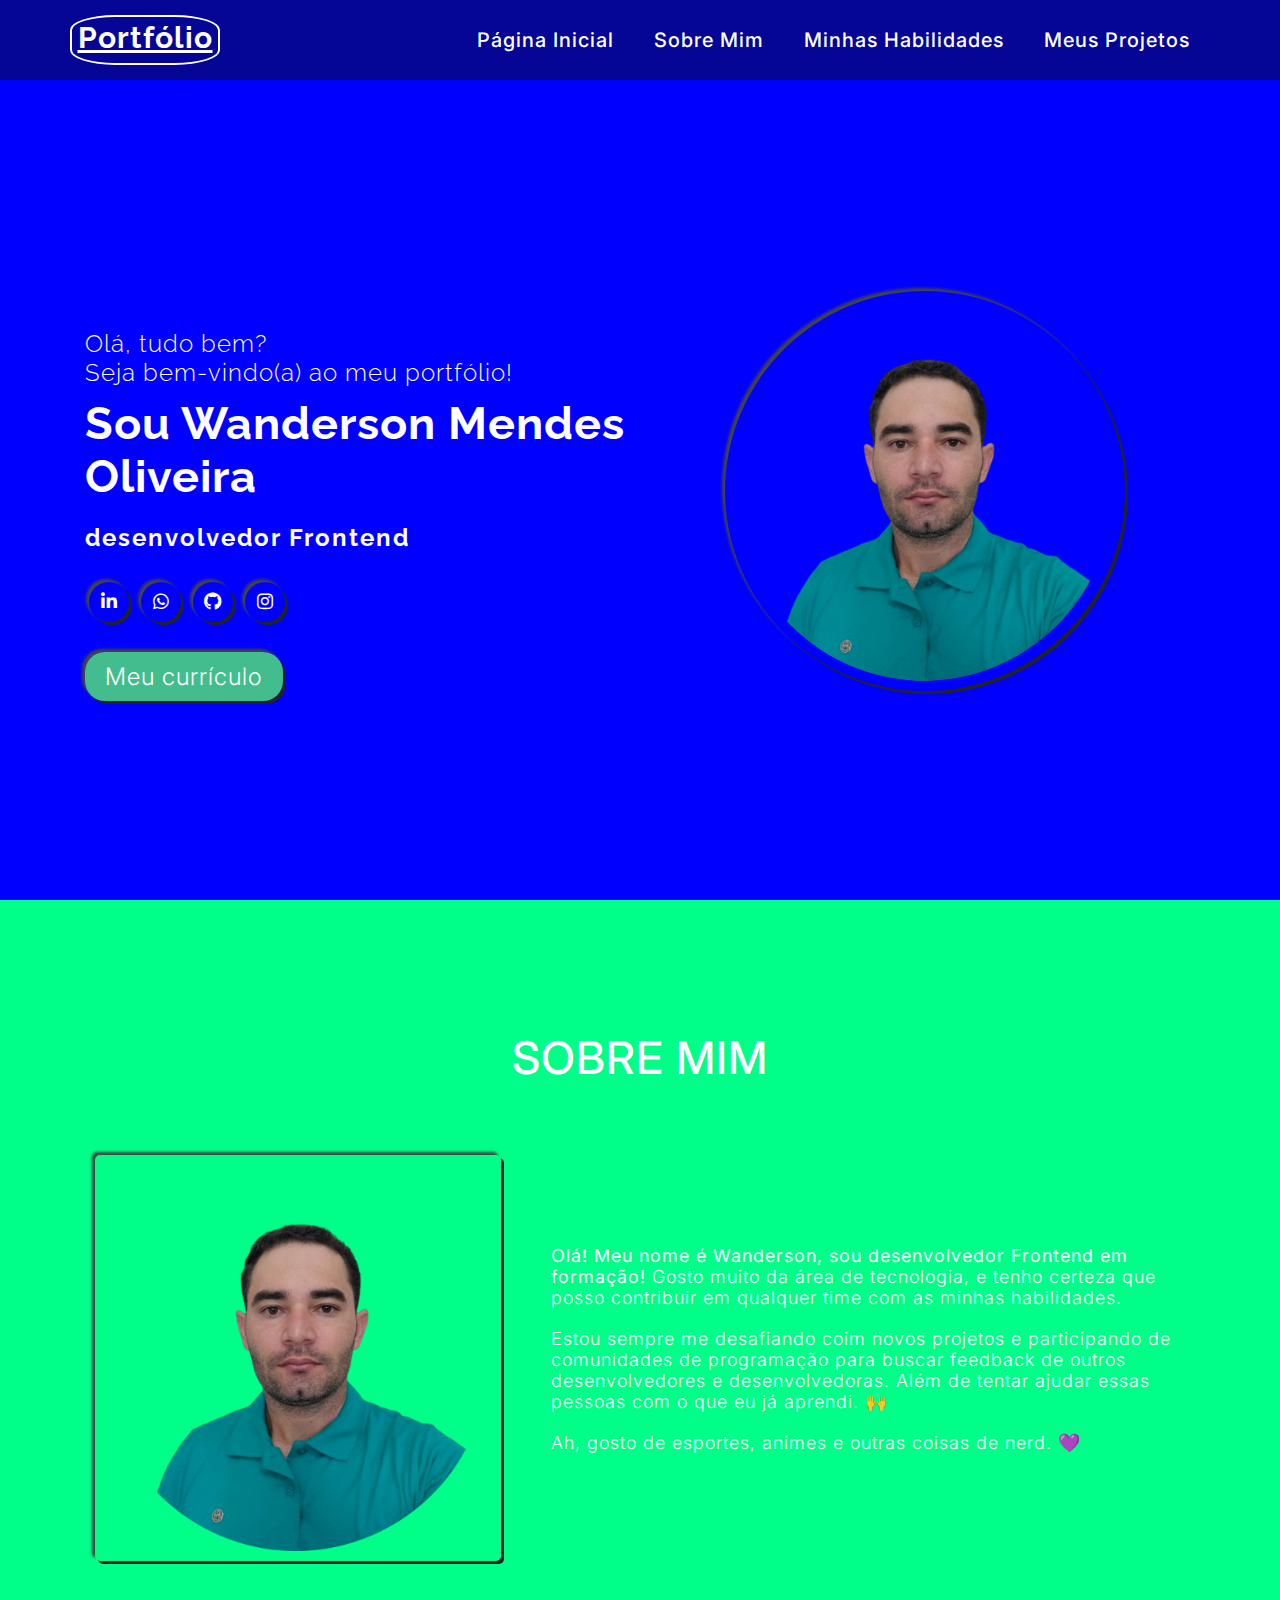
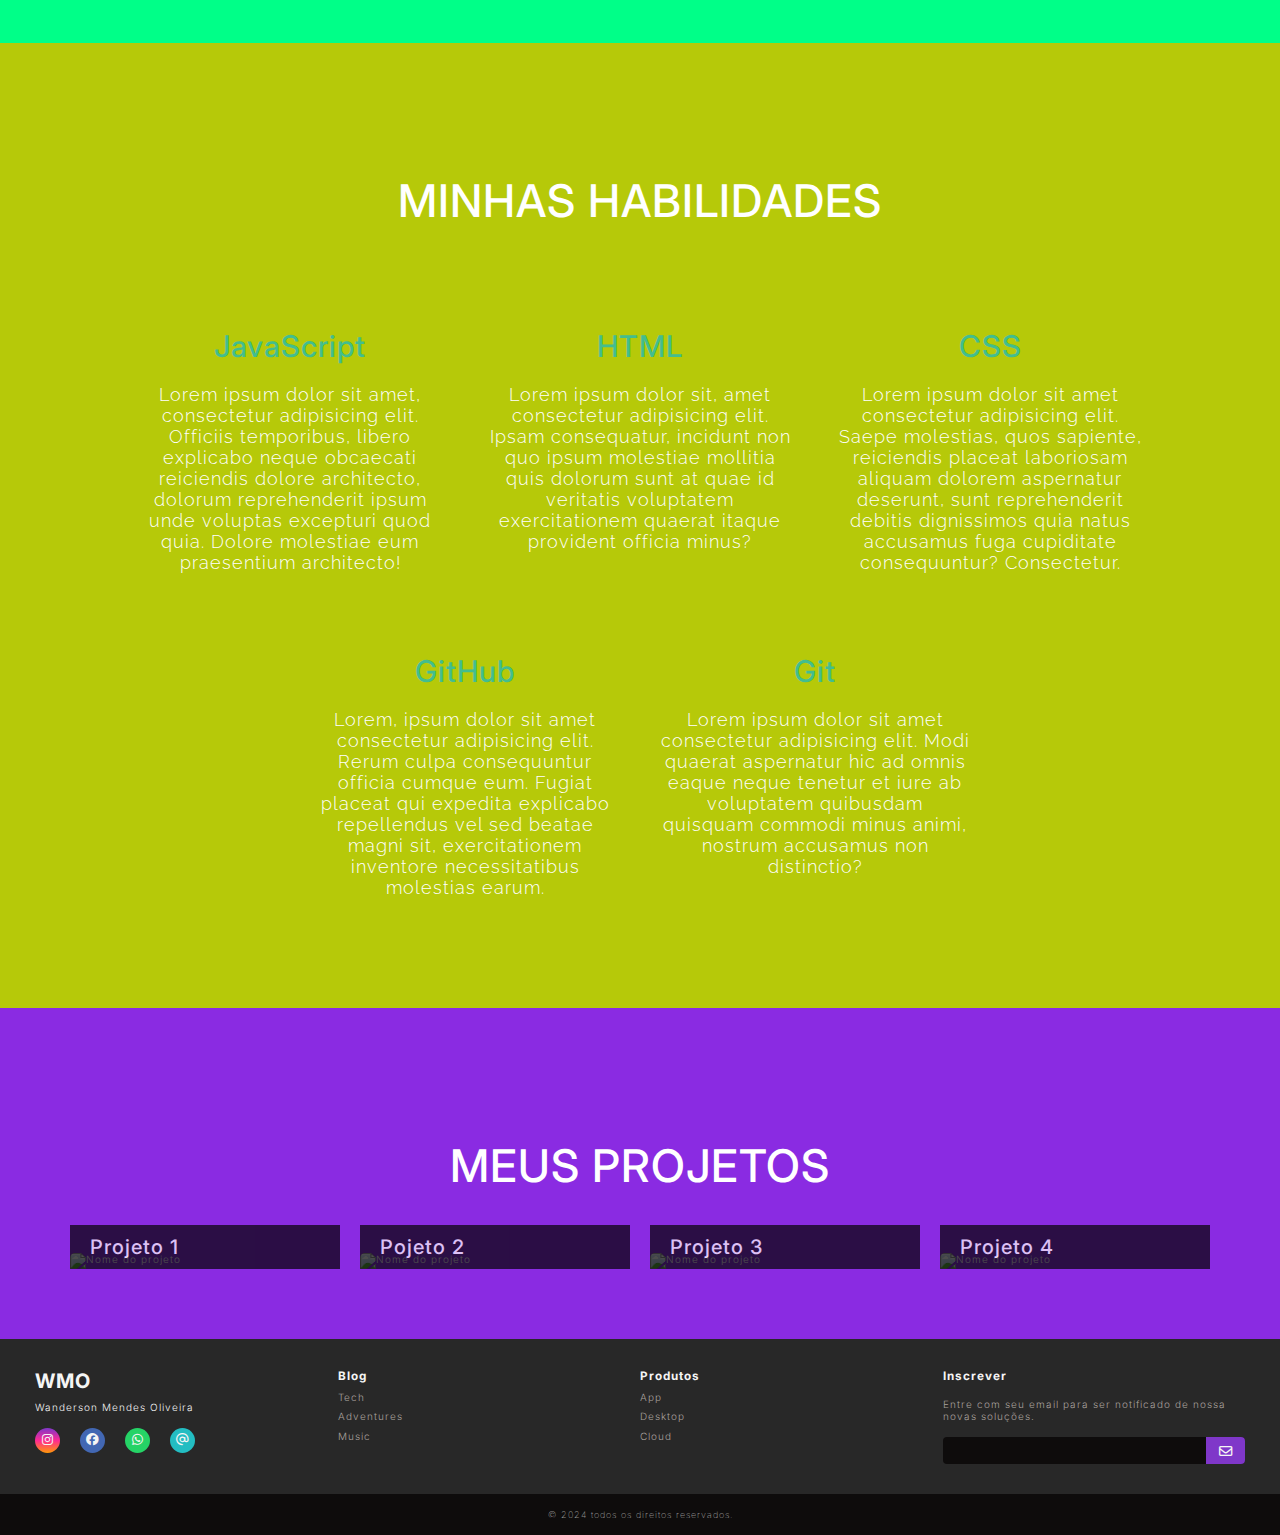
==== index.html @ dbdcbeff "Atualizei o footer" ====
<!DOCTYPE html>
<html lang="pt-br">
<head>
    <meta charset="UTF-8">
    <meta name="viewport" content="width=device-width, initial-scale=1.0">
    <title>Wanderson Mendes Oliveira</title>

    <link rel="stylesheet" href="https://cdnjs.cloudflare.com/ajax/libs/font-awesome/5.15.4/css/all.min.css">
    <link rel="stylesheet" href="https://cdnjs.cloudflare.com/ajax/libs/font-awesome/6.5.2/css/all.min.css">
    
    <link rel="shortcut icon" href="./src/imagens/favicon.png" type="image/x-icon">
    
    <link rel="stylesheet" href="src/css/reset.css">
    <link rel="stylesheet" href="src/css/estilosGlobais.css">
    <link rel="stylesheet" href="src/css/estilosVariaveis.css"> 
    <link rel="stylesheet" href="src/css/secoes/header.css"> 
    <link rel="stylesheet" href="src/css/secoes/home.css"> 
    <link rel="stylesheet" href="src/css/secoes/sobre.css"> 
    <link rel="stylesheet" href="src/css/secoes/habilidade.css"> 
    <link rel="stylesheet" href="src/css/secoes/projetos.css"> 
    <link rel="stylesheet" href="src/css/secoes/footer.css">
    <link rel="stylesheet" href=".//src/css/responsivo.css">
</head>
<body>
<header class="header">
        <div class="container">
            <div class="row justify-content-between alinhar-itens-no-centro">
                <a href="index.html">
                    <h1 class="logo">Portfólio</h1>
                </a>
                <nav>
                    <input id="menu-hamburguer" type="checkbox"/>
                    <label for="menu-hamburguer">
                        <div class="menu">
                            <span class="hamburguer"></span>
                        </div>    
                    </label>
                    <ul>
                        <li><a href="index.html">Página Inicial</a></li>
                        <li><a href="sobre-mim.html">Sobre mim</a></li>
                        <li><a href="minhasHabilidades.html">Minhas Habilidades</a></li>
                        <li><a href="meus-projetos.html">Meus projetos</a></li>
                    </ul>
                </nav>
            </div>
        </div>
    </header>

    <section class="home">
        <div class="container">
            <div class="row full-screen alinhar-itens-no-centro">
                <div class="texto-home">
                    <p>Olá, tudo bem? <br> Seja bem-vindo(a) ao meu portfólio! </p>
                    <h1>Sou Wanderson Mendes Oliveira</h1>
                    <h2>desenvolvedor Frontend</h2>
                    <div class="redes-sociais">
                        <a href="https://www.linkedin.com/in/wandersonmob/" class="outer-shadow" target="_blank"> <i class="fab fa-linkedin-in"></i></a>
                        <a href="#" class="outer-shadow"> <i class="fab fa-whatsapp"></i></a>
                        <a href="https://github.com/wandersonmeol" class="outer-shadow" target="_blank"> <i class="fab fa-github"></i></a>
                        <a href="https://www.instagram.com/wanderson_endeolver" class="outer-shadow" target="_blank"> <i class="fab fa-instagram"></i></a>
                    </div>
                    <div class="botoes">
                        <a target="_blank" href="/src/arquivos/meuCurriculo.pdf" class="botao outer-shadow">Meu currículo</a>
                    </div>
                </div>

                <div class="img-home">
                    <div class="img-box inner-shadow">
                        <img class="outer-shadow" src="src/imagens/foto-perfil.png" alt="Foto do perfil">
                    </div>
                </div>
            </div>
        </div>
    </section>

    <section class="sobre-mim section" id="#sobre-mim">
        <div class="container">
            <div class="row">
                <div class="section-title">
                    <h2>Sobre mim</h2>
                </div>
            </div>
            <div class="row">
                <div class="imagem-sobre-mim">
                    <div class="img-box inner-shadow">
                        <img src="src/imagens/foto-perfil.png" alt="Foto sobre mim" class="outer-shadow">
                    </div>
                </div>
                <div class="informacoes-sobre-mim">
                    <p>
                        <strong> Olá! Meu nome é Wanderson, sou desenvolvedor Frontend em formação!</strong>
                        Gosto muito da área de tecnologia, e tenho certeza que posso contribuir em qualquer time com as minhas habilidades.
                    </p>
                    <p>
                        Estou sempre me desafiando coim novos projetos e participando de comunidades de programação para buscar feedback de outros desenvolvedores e desenvolvedoras. Além de tentar ajudar essas pessoas com o que eu já aprendi. 🙌
                    </p>
                    <p>
                        Ah, gosto de esportes, animes e outras coisas de nerd. 💜
                    </p>
                </div>
            </div>
        </div>
    </section>

<section class="habilidades section" id="habilidades">
    <div class="container">
        <div class="row">
            <div class="section-title">
                <h2>Minhas Habilidades</h2>   
            </div>
        </div>

        <div class="container-habilidades">
            <div class="informacoes javascript">
                <div class="logo">
                    <i class="devicon devicon-javascript-plain" id="javascript"></i>
                </div>
                <h3>JavaScript</h3>
                <p>Lorem ipsum dolor sit amet, consectetur adipisicing elit. Officiis temporibus, libero explicabo neque obcaecati reiciendis dolore architecto, dolorum reprehenderit ipsum unde voluptas excepturi quod quia. Dolore molestiae eum praesentium architecto!</p>
            </div>

            <div class="informacoes html">
                <div class="logo">
                    <i class="devicon devicon-html5-plain-wordmark" id="html"></i>
                </div>
                <h3>HTML</h3>
                <P>Lorem ipsum dolor sit, amet consectetur adipisicing elit. Ipsam consequatur, incidunt non quo ipsum molestiae mollitia quis dolorum sunt at quae id veritatis voluptatem exercitationem quaerat itaque provident officia minus?</P>
            </div>

            <div class="informacoes css">
                <div class="logo">
                    <i class="devicon devicon-css3-plain-wordmark" id="css"></i>
                </div>
                <h3>CSS</h3>
                <p>Lorem ipsum dolor sit amet consectetur adipisicing elit. Saepe molestias, quos sapiente, reiciendis placeat laboriosam aliquam dolorem aspernatur deserunt, sunt reprehenderit debitis dignissimos quia natus accusamus fuga cupiditate consequuntur? Consectetur.</p>
            </div>

            <div class="informacoes github">
                <div class="logo">
                    <i class="devicon devicon-github-original" id="github"></i>
                </div>
                <h3>GitHub</h3>
                <p>Lorem, ipsum dolor sit amet consectetur adipisicing elit. Rerum culpa consequuntur officia cumque eum. Fugiat placeat qui expedita explicabo repellendus vel sed beatae magni sit, exercitationem inventore necessitatibus molestias earum.</p> 
            </div>

            <div class="informacoes git">
                <div class="logo">
                    <i class="devicon devicon-git-plain" id="git"></i>
                </div>
                <h3>Git</h3>
                <p>Lorem ipsum dolor sit amet consectetur adipisicing elit. Modi quaerat aspernatur hic ad omnis eaque neque tenetur et iure ab voluptatem quibusdam quisquam commodi minus animi, nostrum accusamus non distinctio?</p>
            </div>
        </div>
    </div>
</section>

<section class="projetos section" id="projetos">
    <div class="container">
        <div class="row">
            <div class="section-title">
                <h2>Meus Projetos</h2>
            </div>
        </div>

        <div class="container-projetos">
            <div class="projeto">
                <a href="https://github.com">
                    <img src="https://via.placeholder.com/515X700" alt="Nome do projeto"/>
                    <h3>Projeto 1</h3>
                    <div class="informacoes-projeto">
                        <p>Projetos feito usando HTML, CSS e JavaScript</p>
                        <p>Ver no GitHub</p>
                    </div>
                </a>
            </div>

            <div class="projeto">
                <a href="https://github.com">
                    <img src="https://via.placeholder.com/515X700" alt="Nome do projeto">
                    <h3>Pojeto 2</h3>
                    <div class="informacoes-projeto">
                        <p>Loresm Ipsom</p>
                        <p>Ver no GitHub Pages</p>
                    </div>
                </a>
            </div> 

            <div class="projeto">
                <a href="https://github.com">
                    <img src="https://via.placeholder.com/515X700" alt="Nome do projeto">
                    <h3>Projeto 3</h3>
                    <div class="informacoes-projeto">
                        <p>Lorem Ipsum</p>
                        <p> Ver no GitHub Pages</p>
                    </div>
                </a>
            </div>

            <div class="projeto">
                <a href="https://github.com">
                    <img src="https://via.placeholder.com/515X700" alt="Nome do projeto">
                    <h3>Projeto 4</h3>
                    <div class="informacoes-projeto">
                        <p>Lorem Ipsum</p>
                        <p> Ver no GitHub Pages</p>
                    </div>
                </a>
            </div>
        </div>
    </div>
</section>

<!--<footer class="footer">
    <div class="container">
        <h2>Me envia uma mensagem!</h2>
        <div class="redes-sociais">
            <a href="#" class="outer-shadow"><i class="fab fa-linkedin-in"></i></a>
            <a href="#" class="outer-shadow"><i class="fab fa-whatsapp"></i></a>
            <a href="#" class="outer-shadow"><i class="fab fa-github"></i></a>
            <a href="#" class="outer-shadow"><i class="fab fa-instagram"></i></a>
        </div>
    </div>
    <div class="links-uteis">
        <h2>Lins úteis</h2>
        <ul>
            <li><a href=""></a>Página inicial</li>
            <li><a href=""></a>Sobre mim</li>
            <li><a href=""></a>Minhas habilidade</li>
            <li><a href=""></a>Meus projetos</li>
        </ul>
    </div>
    <div class="contato-email">
        <h2>Email de contato:</h2>
        <i class="fa-regular fa-at"></i>
        <a href="wameol10@gmail.com">wameol10@gmail.com</a>
    </div>
    <div class="seta-voltar">
        <h2>Topo</h2>
        <a href="/index.html"><img src="/src/imagens/seta-para-cima.png" alt="Voltar para o início">
        </a>
    </div>
    </footer> -->

    <footer>
        <div id="footer-content">
            <div id="footer-contacts">
                <h1>WMO</h1>
                <p>Wanderson Mendes Oliveira</p>
    
                <div id="footer-social-media">
                    <a href="#" class="footer-link" id="instagram">
                        <i class="fa-brands fa-instagram"></i>
                    </a>

                    <a href="#" class="footer-link" id="facebook">
                        <i class="fa-brands fa-facebook"></i>
                    </a>

                    <a href="#" class="footer-link" id="whatsapp">
                        <i class="fa-brands fa-whatsapp"></i>
                    </a>

                    <a href="#" class="footer-link" id="email">
                        <i class="fa-regular fa-at"></i>
                    </a>
                </div>
            </div>

            <ul class="footer-list">
                <li>
                    <h3>Blog</h3>
                </li>
                <li>
                    <a href="#" class="footer-link">Tech</a>
                </li>
                <li>
                    <a href="#" class="footer-link">Adventures</a>
                </li>
                <li>
                    <a href="#" class="footer-link">Music</a>
                </li>
            </ul>

            <ul class="footer-list">
                <li>
                    <h3>Produtos</h3>
                </li>
                <li>
                    <a href="#" class="footer-link">App</a>
                </li>
                <li>
                    <a href="#" class="footer-link">Desktop</a>
                </li>
                <li>
                    <a href="#" class="footer-link">Cloud</a>
                </li>
            </ul>

            <div id="footer_subscribe">
                <h3>Inscrever</h3>
                <p>
                    Entre com seu email para ser notificado de nossa novas soluções.
                </p>

                <div id="input_group">
                    <input type="email" id="email">
                    <button>
                        <i class="fa-regular fa-envelope"></i>
                    </button>
                </div>
            </div>
        </div>

        <div id="footer_copyright">
            &#169
            2024 todos os direitos reservados.
        </div>
    </footer>
</body>
</html>
---- src/css/estilosGlobais.css ----
/* html{

    color: #fff;
    scroll-behavior: smooth;
}

body{
    font-family: "Poppins", sans-serif;
    margin: 0 auto;
    max-width: 1120px;
    background: linear-gradient(150deg, #000000, #9e00ff);
    background-size: 120% 120%;
}

.cabecalho{
    display: flex;
    justify-content: space-between;
    align-items: center;
    padding: 30px 15px;
}

.cabecalho .logo{
    width: 110px;
    height: 65px;
    border-radius: 40%;
    border: 2px solid #fff;
    text-decoration: underline;
    text-align: center;
    line-height: 55px;

    font-family: "Raleway", sans-serif;
    transition: 0.2s;
}

.cabecalho a:hover .logo {
    color: #9443d8;
    border: 2px solid #9443d8;
}

.cabecalho .menu li a{
    font-size: 20px;
    text-transform: capitalize;
    padding: 10px 20px;
    transition: 0.2s;
}

.cabecalho .menu li a:hover{
    background-color: #9443d8;
    color: #fff;
    border-radius: 50px;
}

.home {
    display: flex;
    min-height: calc(100vh - 125px);
    align-items: center;
    gap: 50px;
    justify-content: space-between;
}

.home .informacoes{
    display: flex;
    flex-direction: column;
    gap: 15px;
    letter-spacing: 2px;
    padding: 0 15px;
    max-width: 50%;
}

.home .informacoes h1 {
    font-family: "Raleway", sans-serif;
    font-size: 45px;
    margin-bottom: 20px;
}

.home .informacoes p{
    font-family: "Raleway", sans-serif;
    font-size: 24px;
    margin-bottom: 10px;
}

.home .redes-sociais{
    display: flex;
    gap: 20px;
}

.home .redes-sociais a i{
   border: 1px solid #fff; 
   border-radius: 50%;
   width: 50px;
   height: 50px;
   padding: 10px;
   text-align: center;
   font-size: 26px;
   transition: 0.3s;
}

.home .redes-sociais a i:hover{
    color: #9443d8;
    border: 1px solid #9443d8;
    transform: scale(1.1);
}

.home .container-foto .foto{
    max-width: 450px;
    border-radius: 50%
   
}

.home .container-foto img{
    width: 100%;
    border-radius: 50%;
    
}

.home .foto.sombra-interna{
    background: linear-gradient(to right, #8A35C8, #18C063, #00EEA2);
    background-size: 180% 180%;
    animation: gradient-animation 5s ease infinite;
}

.projetos{
    padding: 70px 0 70px;
}

.projetos .titulo{
    text-align: center;
    padding: 60px 0;
    font-size: 45px;
    font-weight: 500;
    text-transform: uppercase;
}

.projetos .container-projetos{
    display: flex;
    gap: 20px;
    flex-wrap: wrap;
    margin-top: 20px;
    justify-content: center;
}

.projetos .projeto{
    max-width: 340px;
    max-height: 500;
    position: relative;
    display: none;
}

.projetos .projeto.ativo{
    display: block;
}

.projetos .projeto img{
    height: 100%;
}

.projetos .projeto h3{
    background-color: #040203;
    width: 100%;
    padding-left: 20px;
    padding-bottom: 10px;
    padding-top: 10px;
    position: absolute;
    bottom: 0;
}

.projetos .projeto .informacoes-projeto{
    background-color: #040203;
    position: absolute;
    top: 0;
    width: 100%;
    height: 100%;
    font-weight: 600;
    opacity: 0;
    transition: 0.3s;
    padding: 20px;
}

.projetos .container-projetos .projeto:hover .informacoes-projeto{
    opacity: 0.7;
    background-color: #000;
}

.projetos .btn-mostrar-projetos{
    background: none;
    border: 1px solid #fff;
    border-radius: 15px;
    color: #fff;
    width: 180px;
    padding: 20px;
    font-size: 18px;
    font-weight: 600;
    margin: 20px auto;
    display: flex;
    justify-content: center;
    align-items: center;
    cursor: pointer;
}

.projetos .btn-mostrar-projetos:hover{
    background-color: #9443d8;
    transition: 0.3s;
}

.projetos .btn-mostrar-projetos.remover{
    display: none;
}

@keyframes gradient-animation {
    0% {
        background-position: 0% 50%;
    }

    50% {
        background-position: 100% 50%;
    }

    100% {
        background-position: 0% 50%;
    }
} 
*/

@import url("https://fonts.googleapis.com/css2?family=Poppins:wght@100;200;400;600;700&display=swap");
@import url("https://fonts.googleapis.com/css2?family=Raleway:wght@400;500;600;700&display=swap");

header {
    position: fixed;
    top: 0px;
    left: 0px;
    width: 100%;
    z-index: 1;
}

div.texto-home {
    margin-top: 120px;
}

html {
    font-size: 62.5%;
    color: var(--cor-branca);
    font-weight: 300;
    scroll-behavior: smooth;
}

body {
    background-color: var(--cor-fundo-cinza-escuro);
    font-family: var(--fonte-primaria);
    font-size: var(fonte-normal);
}

.container {
    max-width: 1140px;
    margin: auto;
}

.row {
    display: flex;
    flex-wrap: wrap;
}

.justify-content-between {
    justify-content: space-between;
}

.alinhar-itens-no-centro {
    align-items: center;
}

.redes-sociais a {
    display: inline-block;
    width: 40px;
    height: 40px;
    font-size: 1.8rem;
    text-align: center;
    color: var(--cor-branca);
    margin: 0 4px;
    border-radius: 50%;
    transition: all 0.3s ease;
}

.redes-sociais a i {
    line-height: 40px;
}

.redes-sociais a:hover {
    color: var(--cor-primaria);
}

.outer-shadow {
    box-shadow: 3px 3px #222327, -3px -3px 3px #454545;
}

.inner-shadow {
    box-shadow: inset 3px 3px 3px #222327, inset -3px -3px -3px #454545;  
}   

.section {
    padding: 7rem 0 7rem;
}

.section-title {
   text-align: center; 
   flex: 0 0 100%;
   max-width: 100%;
   padding: 60px 0;
}

.section-title h2 {
    font-size: var(--fonte-gigante);
    font-weight: 500;
    text-transform: uppercase;
}

.botao {
    font-size: var(--fonte-grande);
    padding: 10px 20px;
    border-radius: 20px;
    transition: all .3s ease;
    background-color: var(--cor-primaria);
}

.botao:hover {
    background-color: var(--cor-secundaria);
    color: var(--cor-branca);
}
---- src/css/estilosVariaveis.css ----
:root {
    --cor-primaria: #43bd8e;
    --cor-secundaria: #FD6C22;
    --cor-branca: #fff;
    --cor-fundo-escuro: hsl(300, 33%, 1%);
    --cor-fundo-cinza-escuro: #282828;
    --cor-fundo-cinza-claro: #353535;
}

:root {
    --fonte-primaria: 'Poppins', sans serif;
    --fonte-secundaria: 'Raleway', sans serif;
    --fonte-gigante: 4.5rem;
    --fonte-extra-grande: 3rem;
    --fonte-grande: 2.4rem;
    --fonte-normal: 1.6rem;
}

:root {
    --mobile-padding: 30px;
}
---- src/css/secoes/header.css ----
.header {
    background-color: rgb(5, 5, 150);
}

.header {
    padding: 15px 15px;
}

.header .logo {
    font-family: var(--fonte-secundaria);
    font-size: var(--fonte-extra-grande);
    color: var(--cor-branca);
    border: 2px solid var(--cor-branca);
    border-radius: 30%;
    width: 150px;
    height: 50px;
    line-height: 42px;
    text-align: center;
    text-decoration: underline;
    transition: 0.2s;
}

.header a:hover .logo {
    color: var(--cor-primaria);
    border: 2px solid var(--cor-primaria);
}

.header nav ul {
    display: flex;
}

.header nav li a {
    text-transform: capitalize;
    color: var(--cor-branca);
    font-size: 2rem;
    font-weight: 500;
    padding: 10px 20px;
    transition: 0.2s;
    border-radius: 50px;
    letter-spacing: 1px;
    user-select: none;
}

.header nav ul li a:hover {
    background-color: var(--cor-primaria);
    color: var(--cor-branca);
}

.header .menu {
    display: none;
    width: 60px;
    height: 60px;
    align-self: flex-end;
}

.header nav label {
    display: flex;
    flex-direction: column;
    cursor: pointer;
}

.header .hamburguer {
    position: relative;
    display: block;
    background-color: var(--cor-branca);
    width: 30px;
    height: 2px;
    top: 29px;
    left: 15px;
    transition: 0.5s ease-in-out;
}

.header .hamburguer:before,
.header .hamburguer:after {
    background-color: var(--cor-branca);
    content: '';
    display: block;
    width: 100%;
    height: 100%;
    position: absolute;
    transition: 0.2s ease-in-out;
}

.header .hamburguer:before {
    top: -10px;
}

.header .hamburguer:after {
    bottom: -10px;
}

.header input {
    display: none;
}

.header input:checked ~ label .hamburguer {
    transform: rotate(360deg);
}

.header input:checked ~ label .hamburguer:before {
    transform: rotate(360deg);
    top: 10;
}

.header input:checked .hamburguer {
    transform: rotate(360deg);
    bottom: 10;
}
---- src/css/secoes/home.css ----
.home {
    background-color: blue;   /* RETIRAR DEPOIS */
    background-image: linear-gradient();
}

.home .full-screen {
    padding: 20px 0;
    min-height: 100vh;
}

.home .texto-home {
    letter-spacing: 2px;
}

.home .texto-home, .home .img-home {
    flex: 0 0 50%;
    /* 50% DO TAMANHO DA TELA E NÃO CRESCE E NEM DIMINUE */
    max-width: 50%;
    padding: 0 15px;
}

.home .img-home .img-box {
    max-width: 400px;
    margin: auto;
    border-radius: 50%;
    margin-top: 83px;
}

.home .img-home .img-box img {
    width: 100%;
    border-radius: 50%;
    border: 10px solid transparent;
    
}

.home .texto-home p {
    font-family: var(--fonte-secundaria);
    font-size: var(--fonte-grande);
    margin-bottom: 10px;
}

.home .texto-home h1 {
    font-family: var(--fonte-secundaria);
    font-size: var(--fonte-gigante);
    font-weight: 700;
    margin-bottom: 20px; 
}

.home .texto-home h2 {
    font-family: var(--fonte-secundaria);
    font-size: var(--fonte-grande);
    font-weight: 700;
    letter-spacing: 2px;
    margin-bottom: 30px;
}

section.home div.botoes {
    padding-top: 40px;

}
---- src/css/secoes/sobre.css ----
.sobre-mim {
    background-color: rgb(0, 255, 136);   /* RETIRAR DEPOIS */
}

.sobre-mim .imagem-sobre-mim {
    max-width: 40%;
    padding: 0 15px;
}

.sobre-mim .imagem-sobre-mim .img-box {
    padding: 10px;
    border-radius: 5px;
    text-align: center;
}

.sobre-mim .imagem-sobre-mim img {
    border: 10px solid transparent;
    border-radius: 5px;
}

.sobre-mim .informacoes-sobre-mim {
    max-width: 60%;
    padding: 0 25px;
    align-self: center;
}

.sobre-mim .informacoes-sobre-mim .botoes {
    margin-top: 50px;
}

.sobre-mim .informacoes-sobre-mim p {
    font-size: 1.8rem;
    font-weight: 300;
    margin-bottom: 20px;
}
---- src/css/secoes/habilidade.css ----
.habilidades {
    background-color: rgba(225, 250, 0, 0.767);
}

.habilidades .container-habilidades {
    text-align: center;
    display: flex;
    justify-content: center;
    flex-direction: row;
    flex-wrap: wrap;
}

.habilidades .container-habilidades .informacoes {
    max-width: 350px;
    padding: 40px 20px;
}

.habilidades .container-habilidades .informacoes p,
.habilidades .container-habilidades .informacoes h3,
.habilidades .container-habilidades .informacoes .logo i {
    transition: all .3s ease;
    -moz-transition: all .3s ease;
    -o-transition: all .3s ease;
    -webkit-transition: all .3s ease;
}

.habilidades .container-habilidades .informacoes:hover p,
.habilidades .container-habilidades .informacoes:hover h3,
.habilidades .container-habilidades .informacoes:hover .logo i {
    color: var(--cor-primaria);
}

.habilidades .container-habilidades .informacoes h3 {
    font-size: var(--fonte-extra-grande);
    font-weight: 500;
    margin-bottom: 20px;
    color: var(--cor-primaria);
}

.habilidades .container-habilidades .informacoes p {
    font-size: 1.8rem;
    font-family: var(--fonte-secundaria);
}
.habilidades .container-habilidades .informacoes .logo i {
    font-size: 8rem
}
---- src/css/secoes/projetos.css ----
.projetos {
    background-color: blueviolet;
}

.projetos .container-projetos {
    display: grid;
    grid-template-columns: repeat(auto-fill, minmax(250px, 1fr));
    margin: auto;
    grid-gap: 20px;
}

.projetos .container-projetos .projeto {
    border-radius: 5px;
    transition: all 0.3s ease;
    -moz-transition: all .3s ease;
    -o-transition: all .3s ease;
    -webkit-transition: all .3s ease;
    position: relative;
}

.projetos .container-projetos .projeto:hover,
.projetos .container-projetos .projeto:hover .informacoes-projeto {
    opacity: 0.8;
}

.projetos .container-projetos .projeto img {
    border-top-left-radius: 5px;
    border-top-right-radius: 5px;
    height: 100%;
}

.projetos .container-projetos .projeto .informacoes-projeto {
    padding: 20px 20px;
    background-color: var(--cor-fundo-escuro);
    position: absolute;
    top: 0;
    width: 100%;
    height: 100%;
    opacity: 0;
    transition: all .3s ease;
    border-top-left-radius: 4px;
    border-top-right-radius: 4px;
}

.projetos .container-projetos .projeto .informacoes-projeto p:nth-child(2) {
    font-weight: 500;
    margin-top: 10px;
    font-size: 1.4rem;
}

.projetos .container-projetos .projeto h3 {
    font-size: 2rem;
    font-weight: 500;
    position: absolute;
    opacity: 0.7;
    background-color: var(--cor-fundo-escuro);
    width: 100%;
    padding-left: 20px;
    padding-bottom: 10px;
    padding-top: 10px;
    bottom: 0;
}
---- src/css/secoes/footer.css ----
@import url('https://fonts.googleapis.com/css2?family=Inter&display=swap');


/* .footer {
    background-color: rgb(204, 54, 54);
}

.footer {
    margin-top: 7rem;
    text-align: center;
    /* background-color: var(--cor-fundo-cinza-claro); */  /* DESCOMENTAR */
/* }

.footer .container {
    padding: 5rem 0;
}

.footer h2 {
    font-family: var(--fonte-secundaria);
    font-size: var(--fonte-normal);
    font-weight: 700;
    letter-spacing: 2px;
    margin-bottom: 20px;
}

footer .seta-voltar img {
    width: 30px;
    height: 30px;
}

footer .contato-email {
    width: 30px;
    height: 30px;
}
*/

:root {
    --color-neutral-0: #0e0c0c;
    --color-neutral-10: #171717;
    --color-neutral-30: #a8a29e;
    --color-neutral-40: #f5f5f5;
}

* {
    font-family: 'Inter' , sans-serif;
    margin: 0;
    padding: 0;
    box-sizing: border-box;
    letter-spacing: 1px;
}

footer {
    width: 100%;
    color: var(--color-neutral-40);
}

.footer-link {
    text-decoration: none;
}

#footer-content {
   /* background-color: var(--color-neutral-0); LIBERAR DEPOIS */
    display: grid;
    grid-template-columns: repeat(4, 1fr);
    padding: 3rem 3.5rem;
}

#footer-contacts h1 {
    margin-bottom: 0.75rem;
}

#footer-social-media {
    display: flex;
    gap: 2rem;
    margin-top: 1.5rem;
}

#footer-social-media .footer-link {
    display: flex;
    align-items: center;
    justify-content: center;
    transition: all 0.4s;
    height: 2.5rem;
    width: 2.5rem;
    color: var(--color-neutral-40);
    border-radius: 50%;
}

#footer-social-media .footer-link:hover {
    opacity: 0.8;
}

#footer-social-media .footer-link i {
    font-size: 1.25rem;
}

#instagram {
    background: linear-gradient(#7f37c9, #ff2992, #ff9807);
}

#facebook {
    background-color: #4267b3;
}

#whatsapp {
    background-color: #25d366;
}

div a#email {
    background-color: #23bdc2;
}

.footer-list {
    display: flex;
    flex-direction: column;
    gap: 0.75rem;
    list-style: none;
}

.footer-list .footer-link {
    color: var(--color-neutral-30);
    transition: all 0.4s;
}

.footer-list .footer-link:hover {
    color: #7f37c9;
}

#footer_subscribe {
    display: flex;
    flex-direction: column;
    gap: 1.5rem;
}

#footer_subscribe p {
    color: var(--color-neutral-30);
}

#input_group {
    display: flex;
    align-items: center;
    background-color: var(--color-neutral-0);
    border-radius: 4px;
}

#input_group input {
    all: unset;
    padding: 0.75rem;
    width: 100%;

}

#input_group button {
    background-color: #7f37c9;
    border: none;
    color: var(--color-neutral-40);
    padding: 0px 1.25rem;
    height: 100%;
    border-radius: 0px 4px 4px 0px;
    cursor: pointer;
    transition: all 0.4s;
}

#input_group button:hover {
    opacity: 0.8;
}

#footer_copyright {
    display: flex;
    justify-content: center;
    background-color: var(--color-neutral-0);
    font-size: 0.9rem;
    padding: 1.5rem;
    font-weight: 100;
}

@media screen and (max-width: 768px) {
    #footer-content {
        grid-template-columns: repeat(2, 1fr);
        gap: 2rem;
    }
}

@media screen and (max-width: 426px) {
    #footer-content {
        grid-template-columns: repeat(1, 1fr);
        padding: 3rem 2rem;
    }
}
---- src/css/responsivo.css ----
@media(max-width: 540px) {
    .home .texto-home h1 {
        font-size: var(--fonte-extra-grande);
    }
}

@media(max-width: 960px) {
    .home .texto-home h1 {
        margin-top: 8%;
    } 
}

@media(max-width:768px) {
   .sobre-mim .informacoes-sobre-mim {
        max-width: 100%;
    }
}

@media(max-width: 900px) {
    .sobre-mim .row {
        justify-content: center;
    }

    .sobre-mim .imagem-sobre-mim {
        max-width: 100%;
        padding: 0 var(--mobile-padding);
        margin-bottom: 50px;
    }

    .sobre-mim .informacoes-sobre-mim {
        padding: 0 var(--mobile-padding);
        text-align: center;
    }

    .sobre-mim .imagem-sobre-mim .inner-shadow {
        -webkit-box-shadow: none;
        -moz-box-shadow: none;
        box-shadow: none;
    }
}

@media(max-width: 1200px) {
    .projetos .container-projetos {
        padding: 0 var(--mobile-padding);
    }
}

@media(max-width: 1200px) {
    .home .texto-home, .home .img-home {
        flex: 0 0 100%;
        max-width: 100%;
        text-align: center;
        padding: 0 var(--mobile-padding);
    }

    .home .img-home {
        margin-top:50px
    }
}

@media(max-width: 1200px) {
    .header {
        padding: var(--mobile-padding);
    }
}

@media(max-width: 900px) {
    .header .menu {
        display: block;
    }

    /* pega todos os itens que após o unput e que são irmãos dele */
    .header nav input:checked ~ ul {
        display: block;
    }

    .header nav {
        position: absolute;
        top: 30px;
        right: 20px;
        z-index: 1;
    }

    .header nav ul {
        display: none;
        background-color: var(--cor-fundo-escuro);
        padding: 20px;
    }

    .header nav li a {
        color: var(--cor-branca);
        text-align: center;
        padding: 20px;
        display: block;
    }
}
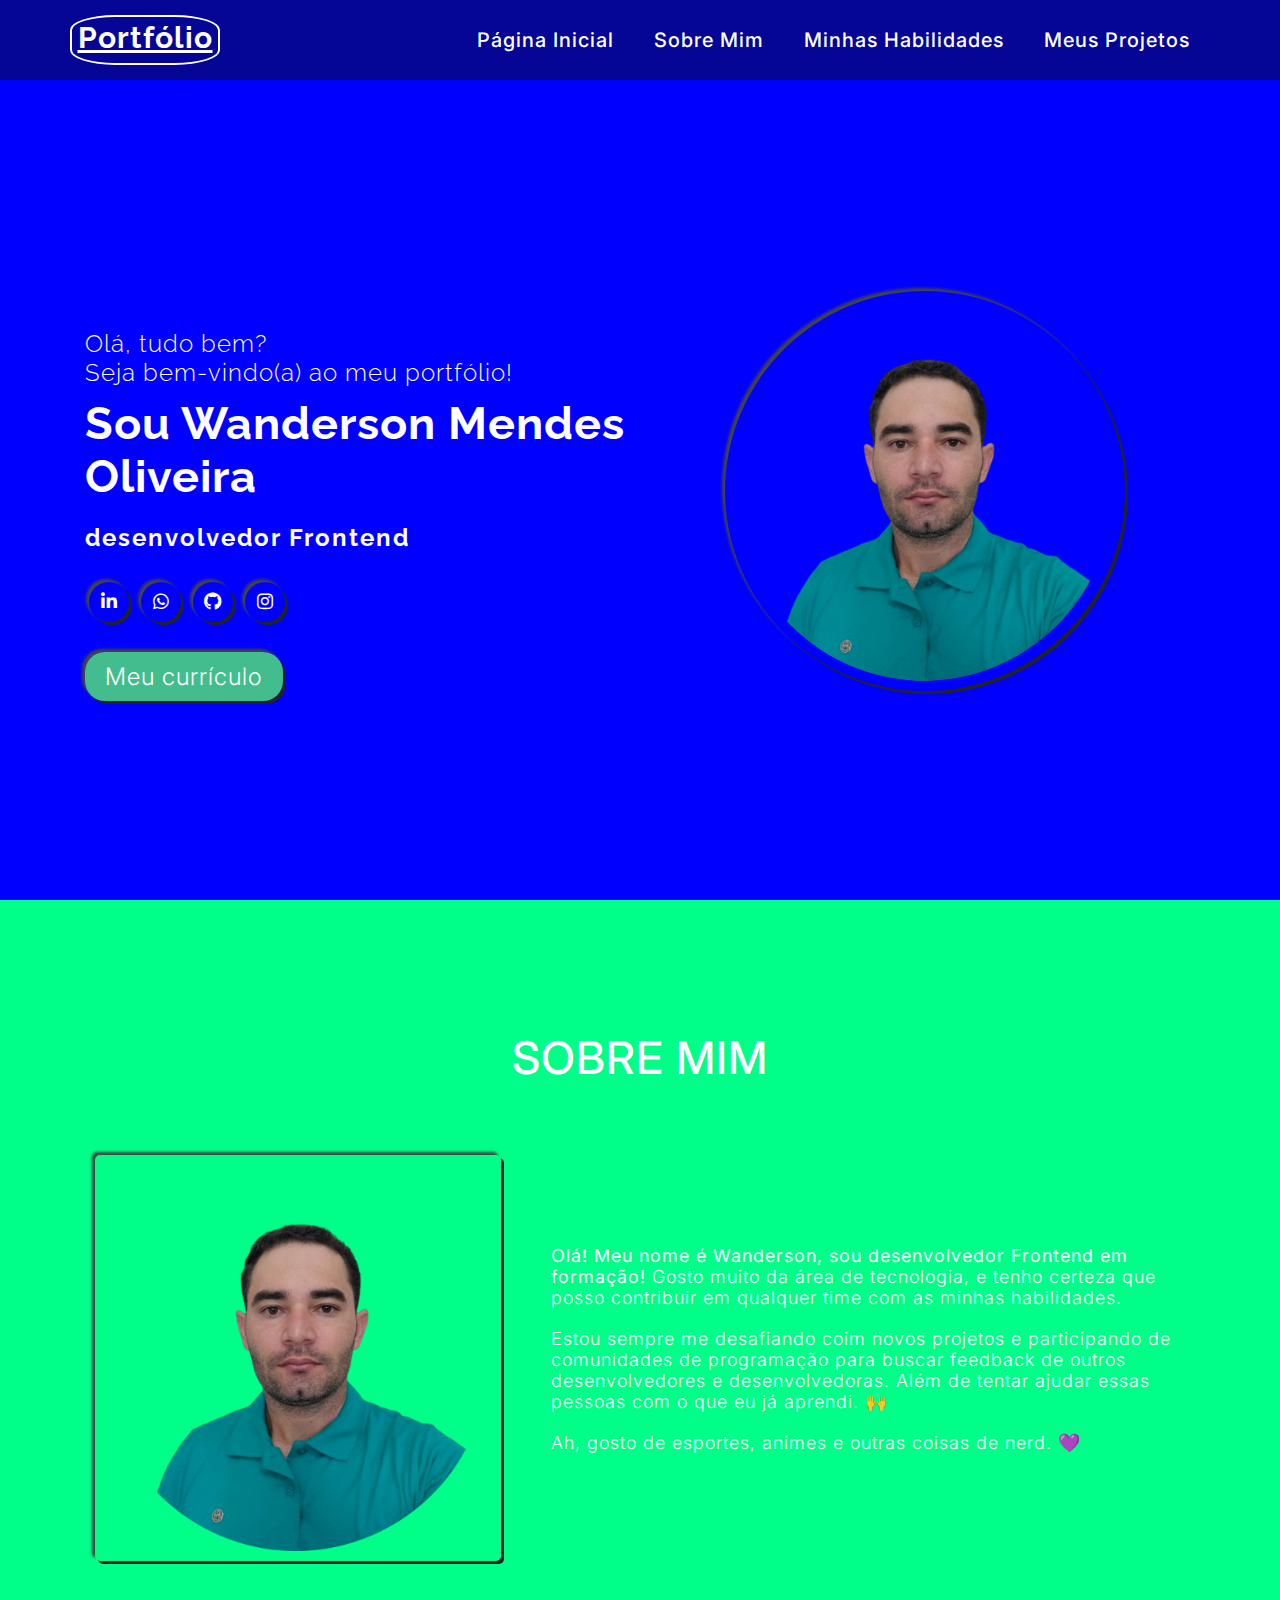
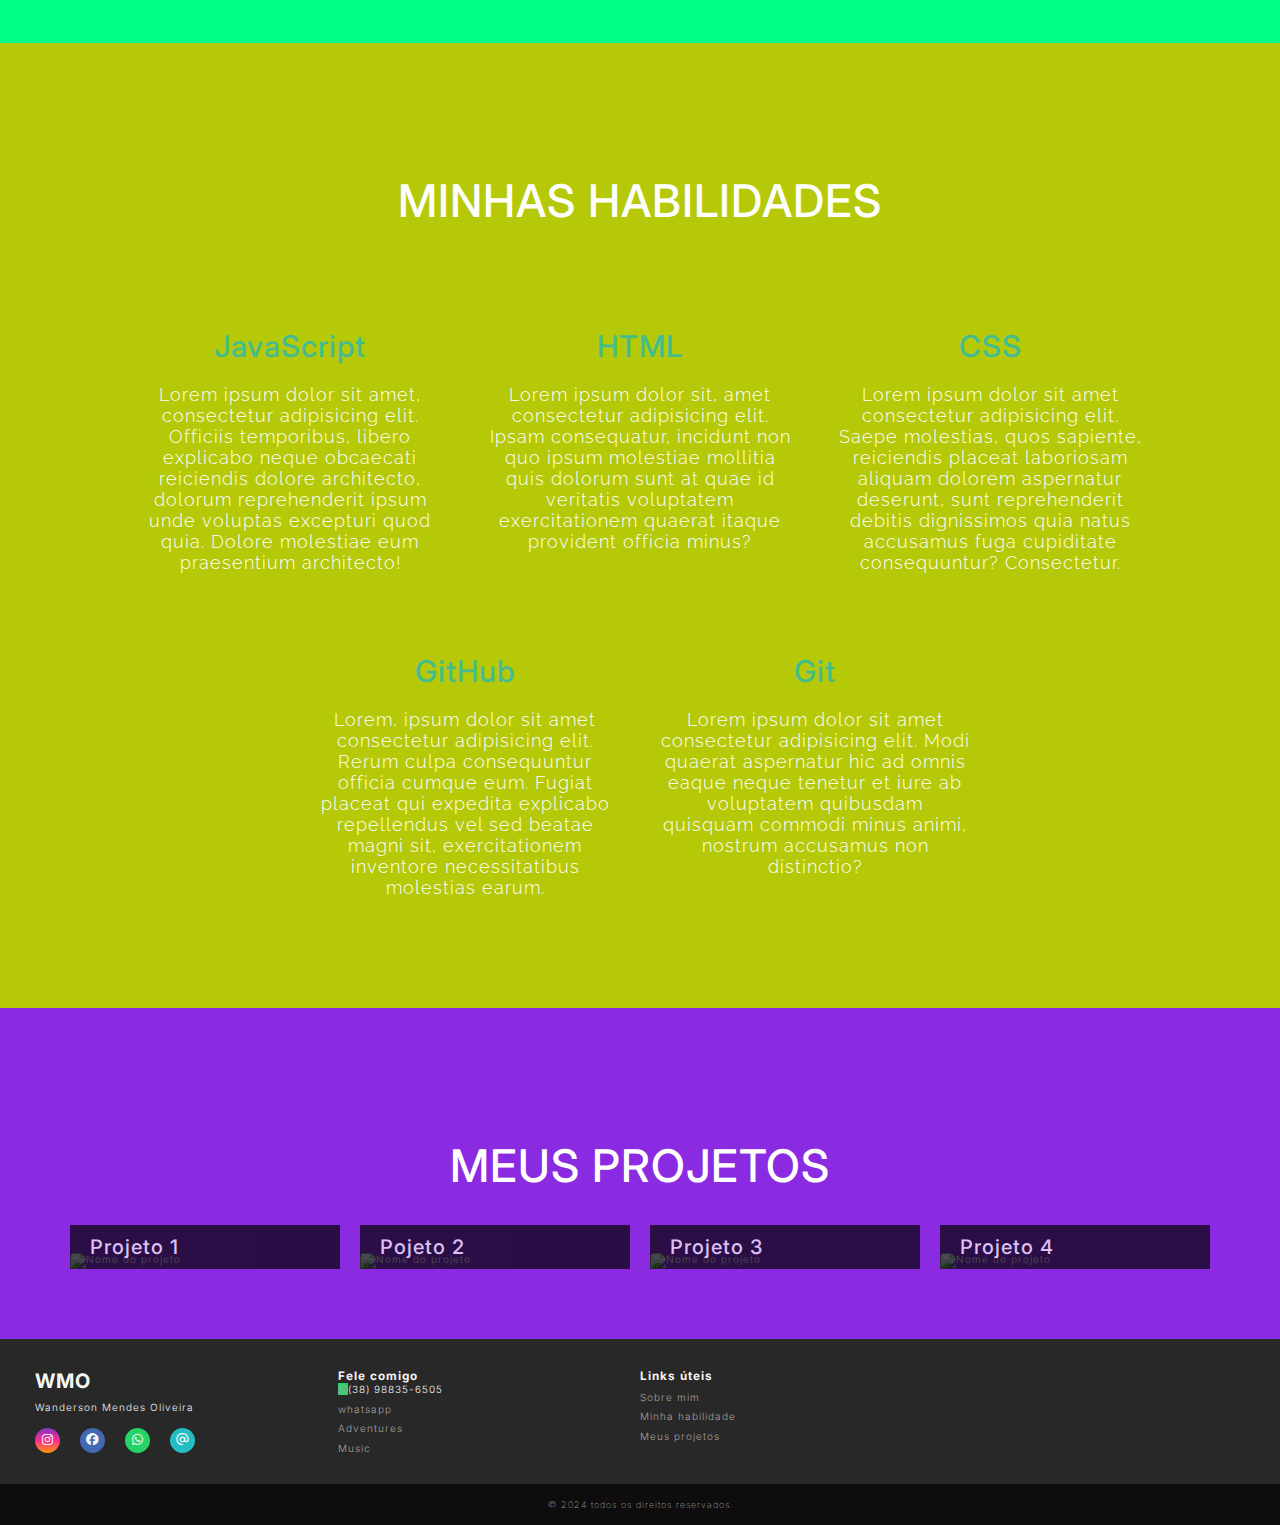
==== commit e4164c6c: "Atualizei  o footer" ====
--- a/index.html
+++ b/index.html
@@ -268,10 +268,18 @@
 
             <ul class="footer-list">
                 <li>
-                    <h3>Blog</h3>
-                </li>
-                <li>
-                    <a href="#" class="footer-link">Tech</a>
+                    <h3>Fele comigo</h3>
+                    <div class="zap">
+                        <a href="#" class="footer-link" id="whatsapp">
+                            <i class="fa-brands fa-whatsapp"></i>
+                        </a>
+                        <div>
+                            (38) 98835-6505
+                        </div>
+                    </div>
+                </li>
+                <li>
+                   <a href="#" class="footer-link">whatsapp</a>
                 </li>
                 <li>
                     <a href="#" class="footer-link">Adventures</a>
@@ -283,32 +291,20 @@
 
             <ul class="footer-list">
                 <li>
-                    <h3>Produtos</h3>
-                </li>
-                <li>
-                    <a href="#" class="footer-link">App</a>
-                </li>
-                <li>
-                    <a href="#" class="footer-link">Desktop</a>
-                </li>
-                <li>
-                    <a href="#" class="footer-link">Cloud</a>
+                    <h3>Links úteis</h3>
+                </li>
+                <li>
+                    <a href="sobre-mim.html" class="footer-link">Sobre mim</a>
+                </li>
+                <li>
+                    <a href="minhasHabilidades.html" class="footer-link">Minha habilidade</a>
+                </li>
+                <li>
+                    <a href="meus-projetos.html" class="footer-link">Meus projetos</a>
                 </li>
             </ul>
 
-            <div id="footer_subscribe">
-                <h3>Inscrever</h3>
-                <p>
-                    Entre com seu email para ser notificado de nossa novas soluções.
-                </p>
-
-                <div id="input_group">
-                    <input type="email" id="email">
-                    <button>
-                        <i class="fa-regular fa-envelope"></i>
-                    </button>
-                </div>
-            </div>
+        
         </div>
 
         <div id="footer_copyright">
--- a/src/css/secoes/footer.css
+++ b/src/css/secoes/footer.css
@@ -110,6 +110,11 @@
     background-color: #23bdc2;
 }
 
+.zap {
+    display: flex;
+    flex-direction: row; 
+}
+
 .footer-list {
     display: flex;
     flex-direction: column;
@@ -124,16 +129,6 @@
 
 .footer-list .footer-link:hover {
     color: #7f37c9;
-}
-
-#footer_subscribe {
-    display: flex;
-    flex-direction: column;
-    gap: 1.5rem;
-}
-
-#footer_subscribe p {
-    color: var(--color-neutral-30);
 }
 
 #input_group {
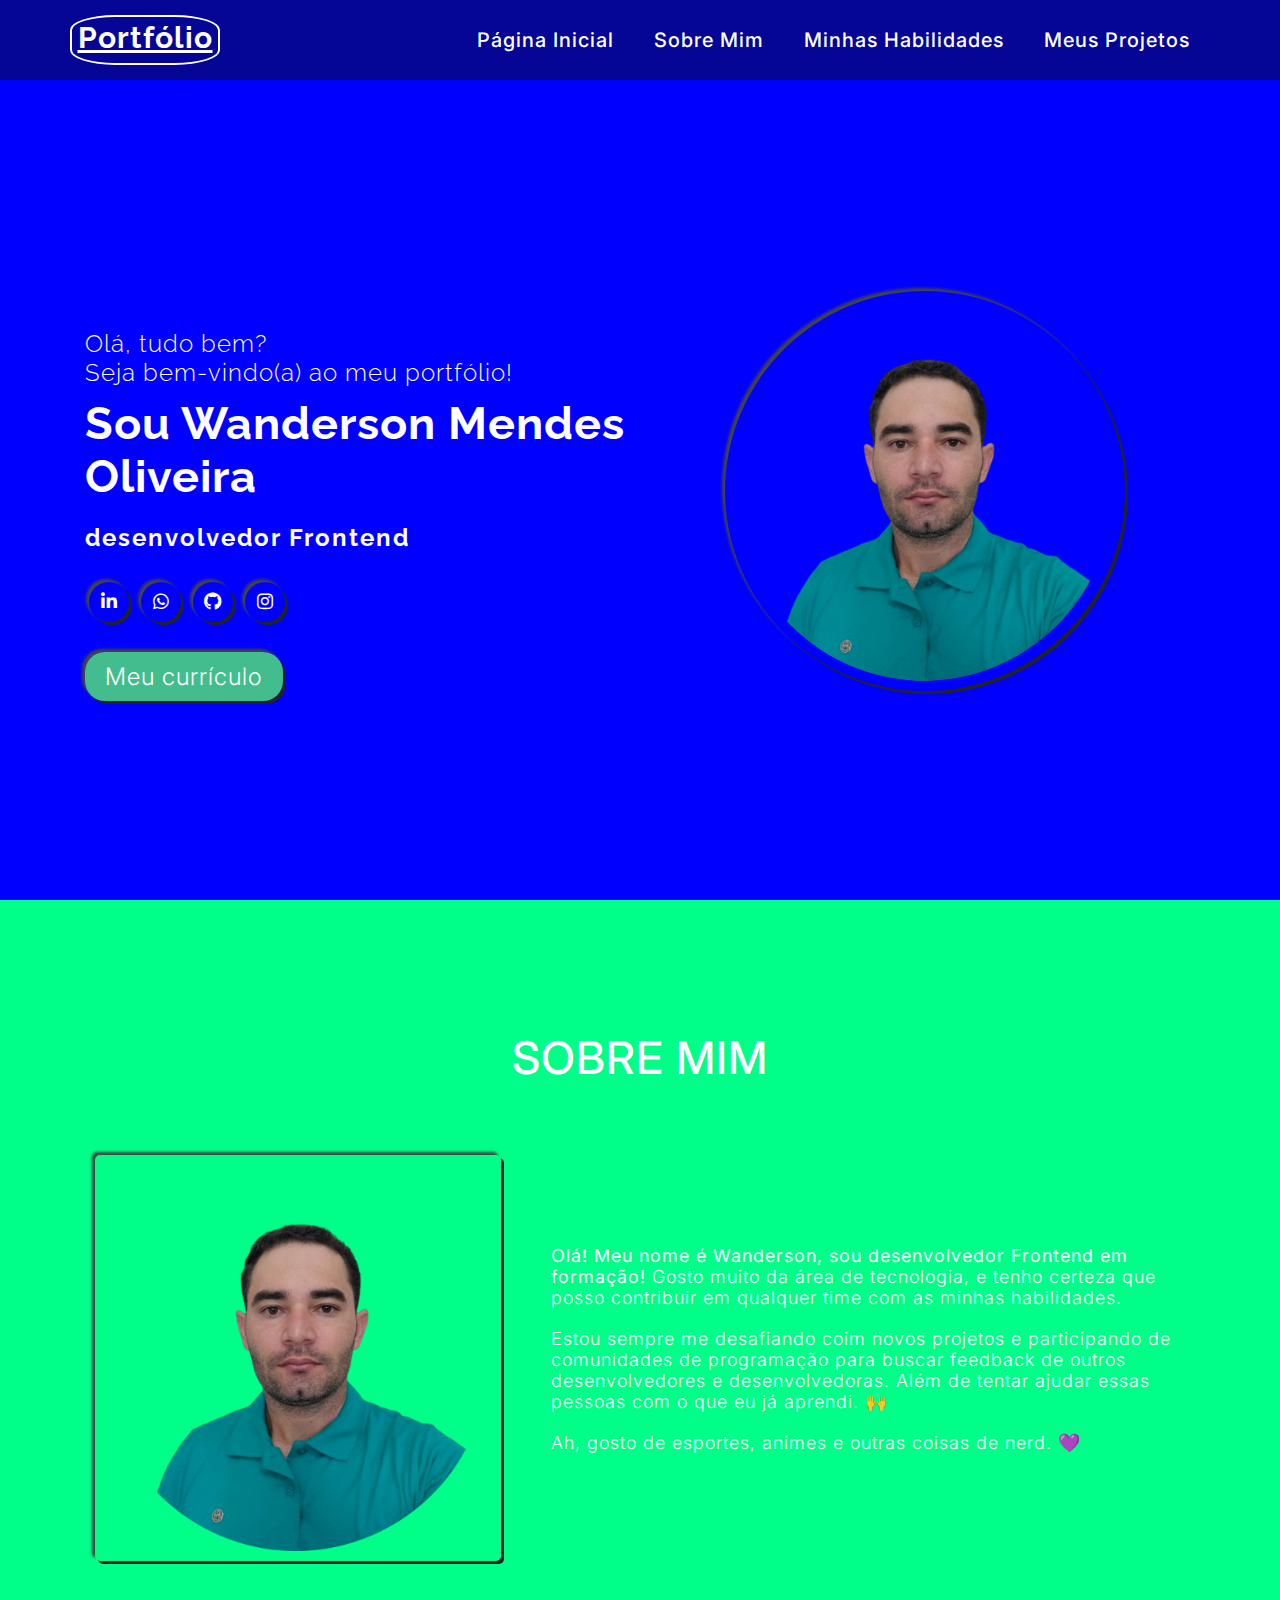
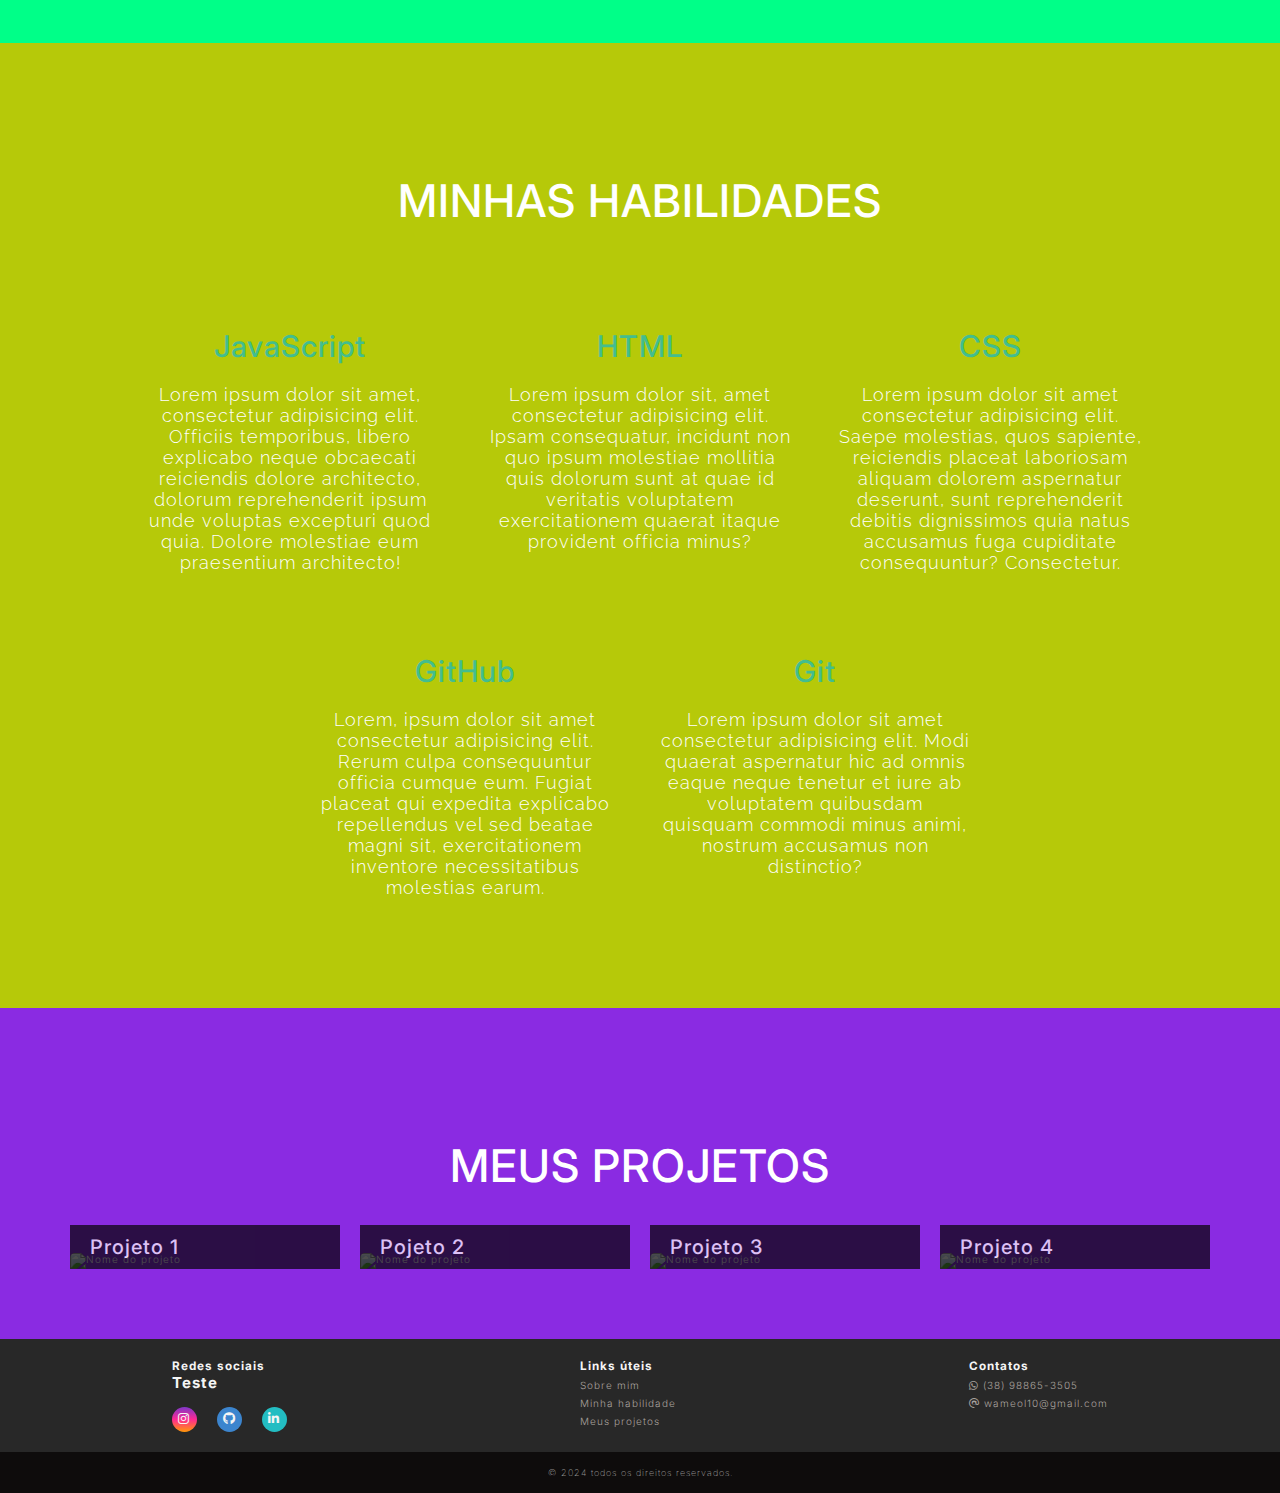
==== commit 86d8d5e9: "Update index.html" ====
--- a/index.html
+++ b/index.html
@@ -243,8 +243,8 @@
 
     <footer>
         <div id="footer-content">
-            <div id="footer-contacts">
-                <h1>WMO</h1>
+           <!-- <div id="footer-contacts">
+             <h1>WMO</h1>
                 <p>Wanderson Mendes Oliveira</p>
     
                 <div id="footer-social-media">
@@ -252,59 +252,77 @@
                         <i class="fa-brands fa-instagram"></i>
                     </a>
 
-                    <a href="#" class="footer-link" id="facebook">
-                        <i class="fa-brands fa-facebook"></i>
-                    </a>
-
-                    <a href="#" class="footer-link" id="whatsapp">
+                    <a href="#" class="footer-link" id="github">
+                        <i class="fab fa-github"></i>
+                    </a>
+
+                    <a href="https://wa.me/5538988653505" class="footer-link" id="whatsapp">
                         <i class="fa-brands fa-whatsapp"></i>
                     </a>
 
                     <a href="#" class="footer-link" id="email">
+                        <i class="fab fa-linkedin-in"></i>
+                    </a>
+                </div>
+            </div> -->
+
+            <ul class="footer-list">
+                <li>
+                    <h3>Redes sociais</h3>
+                    <h2>Teste</h2>
+                <!--</li>
+                <li>
+                   <a>
+                    <i class="fa-brands fa-whatsapp"></i>
+                    (38) 98865-3505</a>
+                </li>
+                <li> -->
+                    <div id="footer-social-media">
+                        <a href="#" class="footer-link" id="instagram">
+                            <i class="fa-brands fa-instagram"></i>
+                        </a>
+                        <a href="#" class="footer-link" id="github">
+                            <i class="fab fa-github"></i>
+                        </a>
+                        <a href="#" class="footer-link" id="email">
+                            <i class="fab fa-linkedin-in"></i>
+                        </a>
+                    </div>
+                </li>
+            </ul>
+
+            <ul class="footer-list">
+                <li>
+                    <h3>Links úteis</h3>
+                </li>
+                <li>
+                    <a href="sobre-mim.html" class="footer-link">Sobre mim</a>
+                </li>
+                <li>
+                    <a href="minhasHabilidades.html" class="footer-link">Minha habilidade</a>
+                </li>
+                <li>
+                    <a href="meus-projetos.html" class="footer-link">Meus projetos</a>
+                </li>
+            </ul>
+
+            <ul class="footer-contato">
+                <li>
+                    <h3>Contatos</h3>
+                </li>
+                <li>
+                    <a href="https://wa.me/5538988653505">
+                        <i class="fa-brands fa-whatsapp"></i>
+                        (38) 98865-3505
+                    </a>  
+                </li>
+                <li>
+                    <a>
                         <i class="fa-regular fa-at"></i>
-                    </a>
-                </div>
-            </div>
-
-            <ul class="footer-list">
-                <li>
-                    <h3>Fele comigo</h3>
-                    <div class="zap">
-                        <a href="#" class="footer-link" id="whatsapp">
-                            <i class="fa-brands fa-whatsapp"></i>
-                        </a>
-                        <div>
-                            (38) 98835-6505
-                        </div>
-                    </div>
-                </li>
-                <li>
-                   <a href="#" class="footer-link">whatsapp</a>
-                </li>
-                <li>
-                    <a href="#" class="footer-link">Adventures</a>
-                </li>
-                <li>
-                    <a href="#" class="footer-link">Music</a>
+                        wameol10@gmail.com
+                    </a>
                 </li>
             </ul>
-
-            <ul class="footer-list">
-                <li>
-                    <h3>Links úteis</h3>
-                </li>
-                <li>
-                    <a href="sobre-mim.html" class="footer-link">Sobre mim</a>
-                </li>
-                <li>
-                    <a href="minhasHabilidades.html" class="footer-link">Minha habilidade</a>
-                </li>
-                <li>
-                    <a href="meus-projetos.html" class="footer-link">Meus projetos</a>
-                </li>
-            </ul>
-
-        
         </div>
 
         <div id="footer_copyright">
--- a/src/css/secoes/footer.css
+++ b/src/css/secoes/footer.css
@@ -60,14 +60,17 @@
 
 #footer-content {
    /* background-color: var(--color-neutral-0); LIBERAR DEPOIS */
-    display: grid;
-    grid-template-columns: repeat(4, 1fr);
-    padding: 3rem 3.5rem;
-}
-
-#footer-contacts h1 {
+    /* display: grid; 
+    grid-template-columns: repeat(2, 1fr);
+    padding: 3rem 3.5rem; */
+    display: flex;
+    padding: 2rem 2.5rem;
+    justify-content: space-around;
+}
+
+/* #footer-contacts h1 {
     margin-bottom: 0.75rem;
-}
+}*/
 
 #footer-social-media {
     display: flex;
@@ -98,8 +101,8 @@
     background: linear-gradient(#7f37c9, #ff2992, #ff9807);
 }
 
-#facebook {
-    background-color: #4267b3;
+#github {
+    background-color: #3c85ce;
 }
 
 #whatsapp {
@@ -110,21 +113,24 @@
     background-color: #23bdc2;
 }
 
-.zap {
-    display: flex;
-    flex-direction: row; 
-}
-
-.footer-list {
+li#email i {
+    font-size: 1rem;
+} 
+
+.footer-list, .footer-contato {
     display: flex;
     flex-direction: column;
-    gap: 0.75rem;
+    gap: 0.60rem;
     list-style: none;
 }
 
 .footer-list .footer-link {
     color: var(--color-neutral-30);
     transition: all 0.4s;
+}
+
+.footer-contato li a{
+    color: var(--color-neutral-30);
 }
 
 .footer-list .footer-link:hover {
@@ -169,16 +175,49 @@
     font-weight: 100;
 }
 
-@media screen and (max-width: 768px) {
+/* @media screen and (max-width: 768px) {
     #footer-content {
         grid-template-columns: repeat(2, 1fr);
         gap: 2rem;
     }
 }
 
-@media screen and (max-width: 426px) {
+@media screen and (max-width: 360px) {
     #footer-content {
         grid-template-columns: repeat(1, 1fr);
         padding: 3rem 2rem;
     }
+} */
+
+
+@media screen and (max-width: 480px) {  /* MUDAR PARA 360 */
+    #footer-content {
+        display: flex;
+        flex-flow: column;
+    }
+
+    .footer-list, .footer-contato, .footer-list {
+        padding-bottom: 30px;
+        font-size: 1.5rem;
+    }
+
+    #footer_copyright {
+        font-size: 1.2rem;
+    }
+}
+
+/* @media screen and (min-width: 361px) and (max-width:768) {
+    #footer-content {
+        display: flex;
+        flex-flow: column;
+    }
+
+    .footer-list, .footer-contato, .footer-list {
+        padding-bottom: 30px;
+        font-size: 1.5rem;
+    }
+
+    #footer_copyright {
+        font-size: 1.2rem;
+    }
 }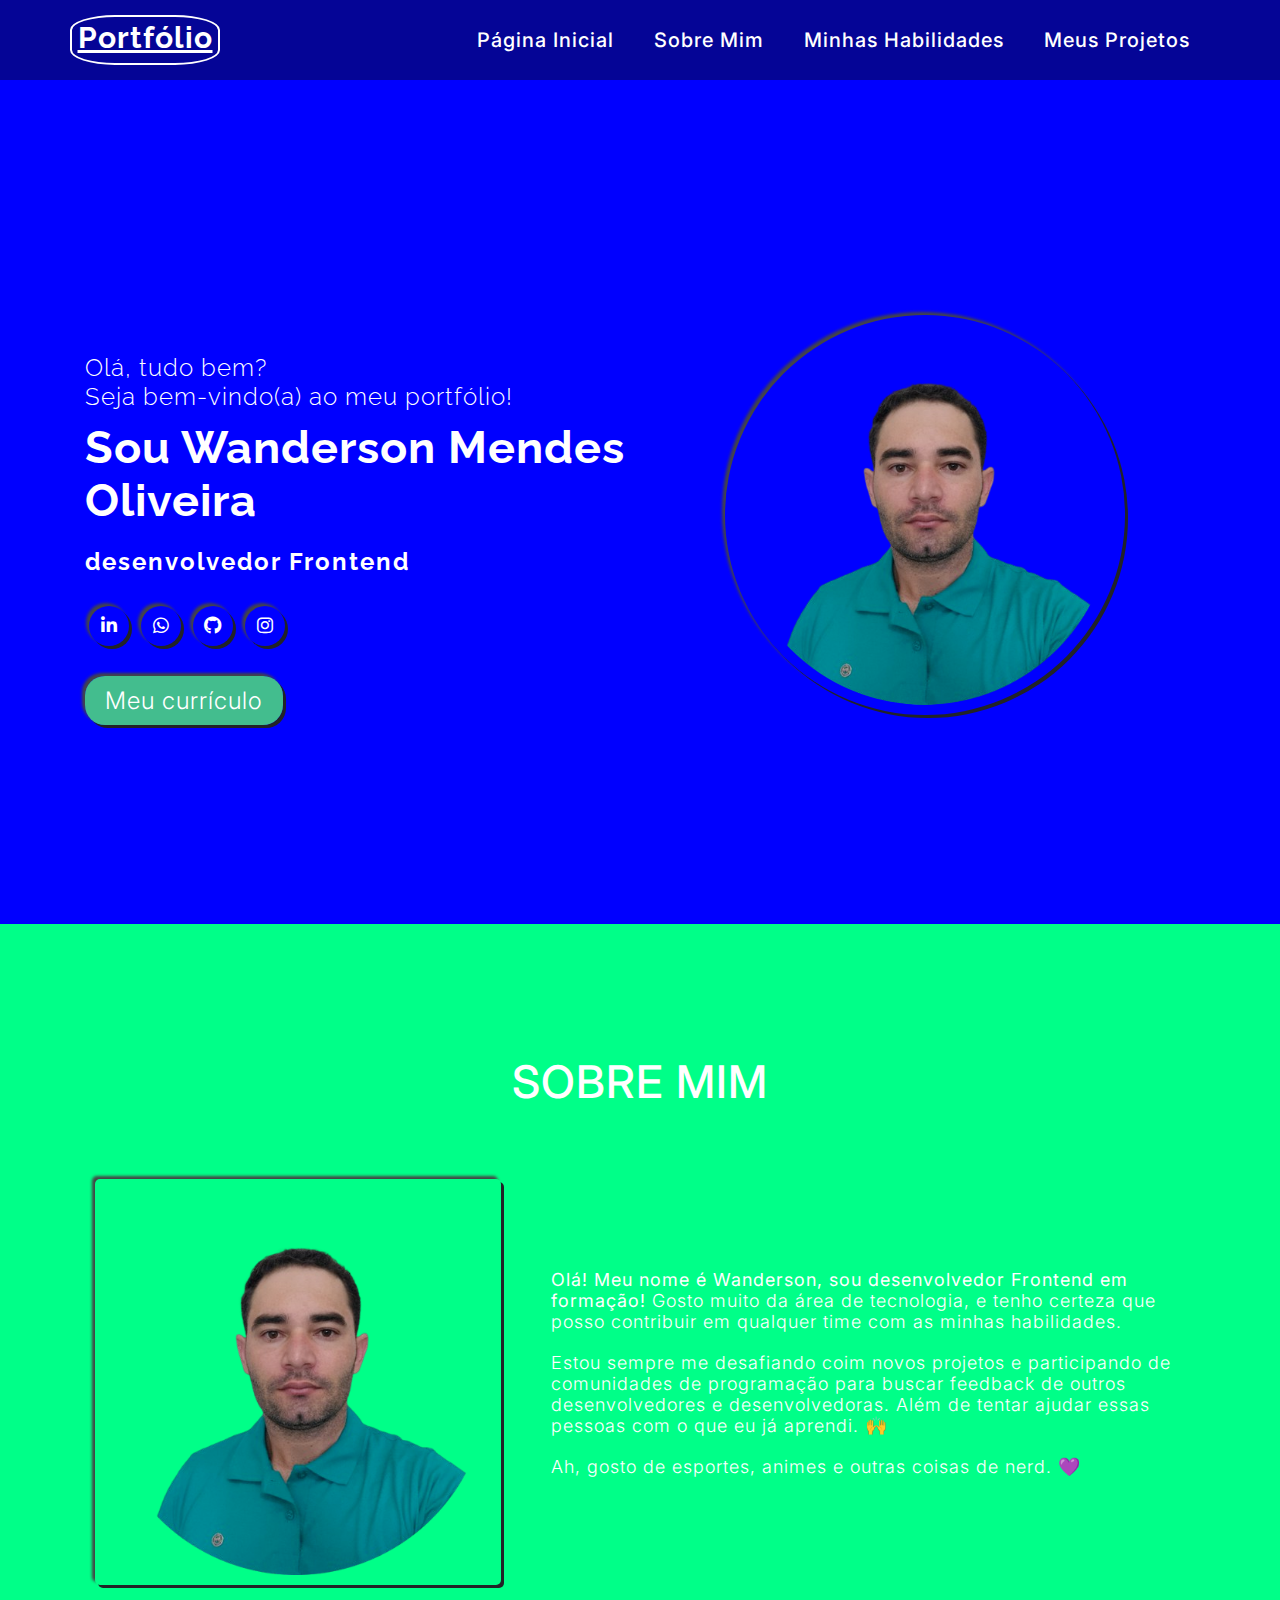
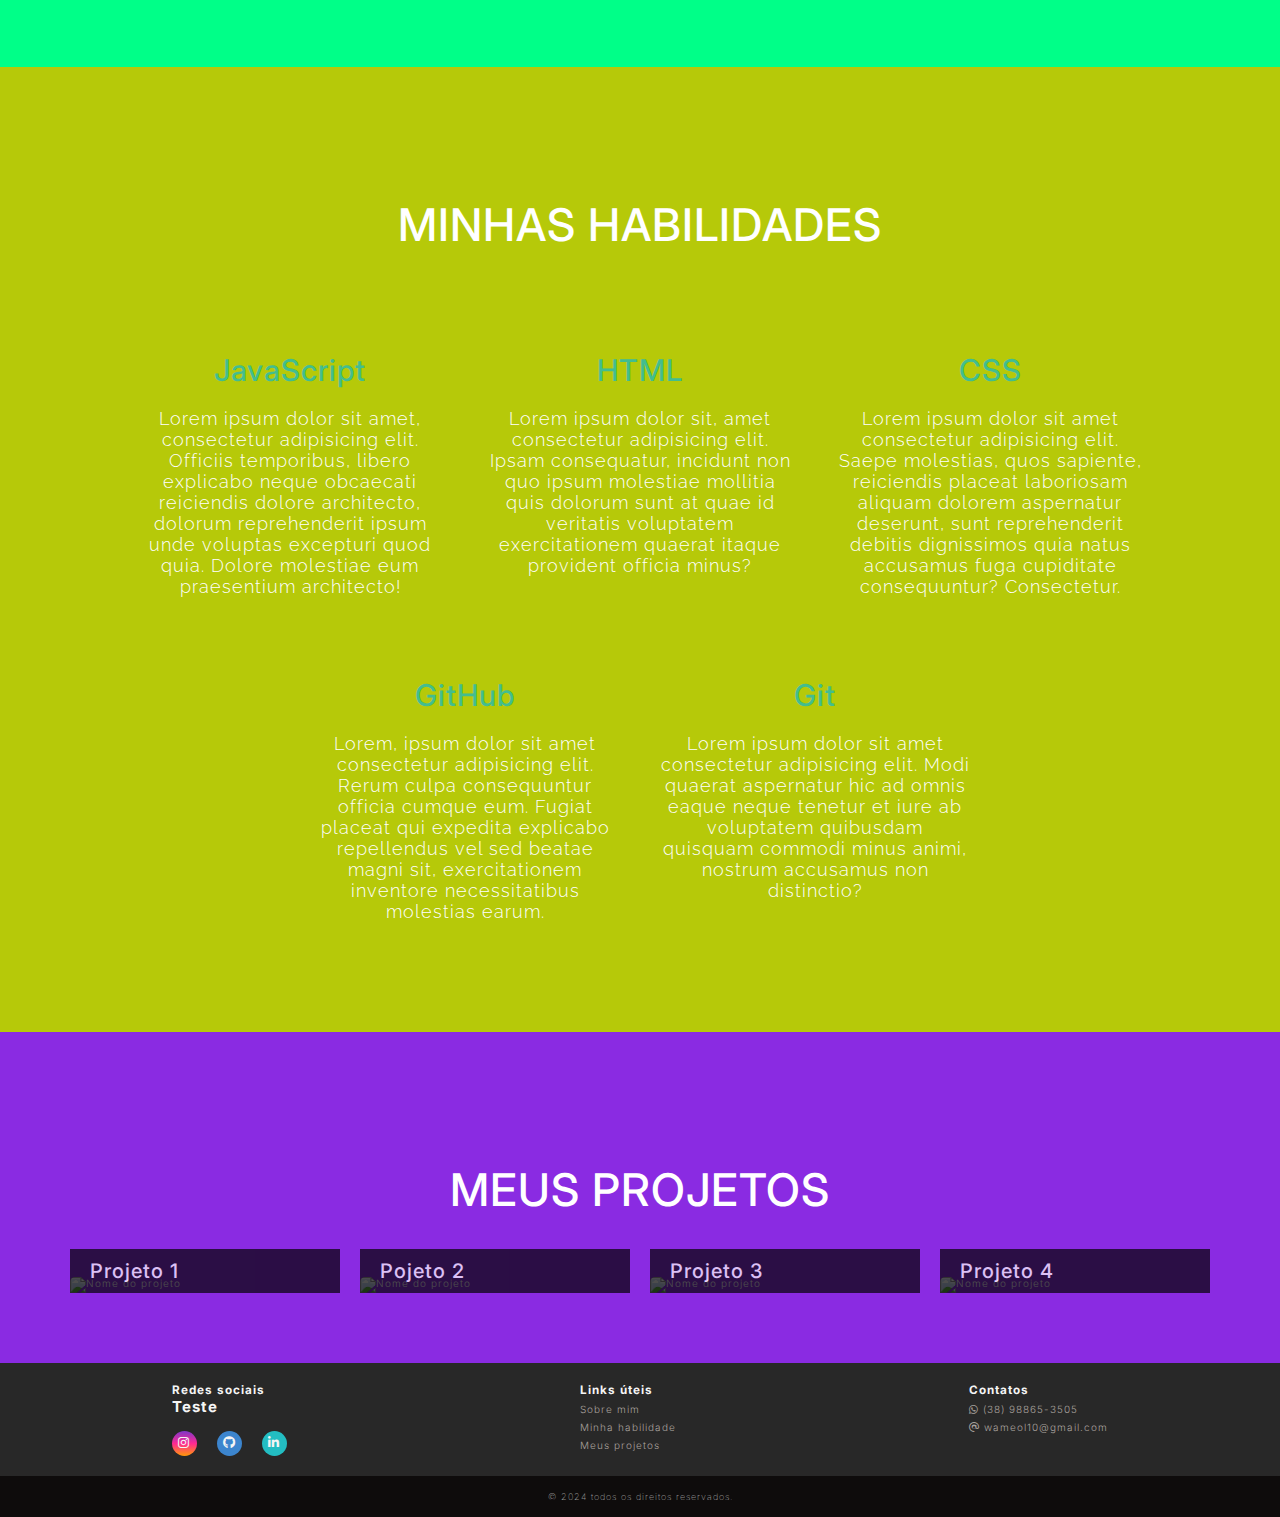
==== commit d46a4042: "Update index.html" ====
--- a/index.html
+++ b/index.html
@@ -45,7 +45,7 @@
             </div>
         </div>
     </header>
-
+    <h1>EM CONSTRUÇÃO, ainda vai definir um prazo</h1>
     <section class="home">
         <div class="container">
             <div class="row full-screen alinhar-itens-no-centro">
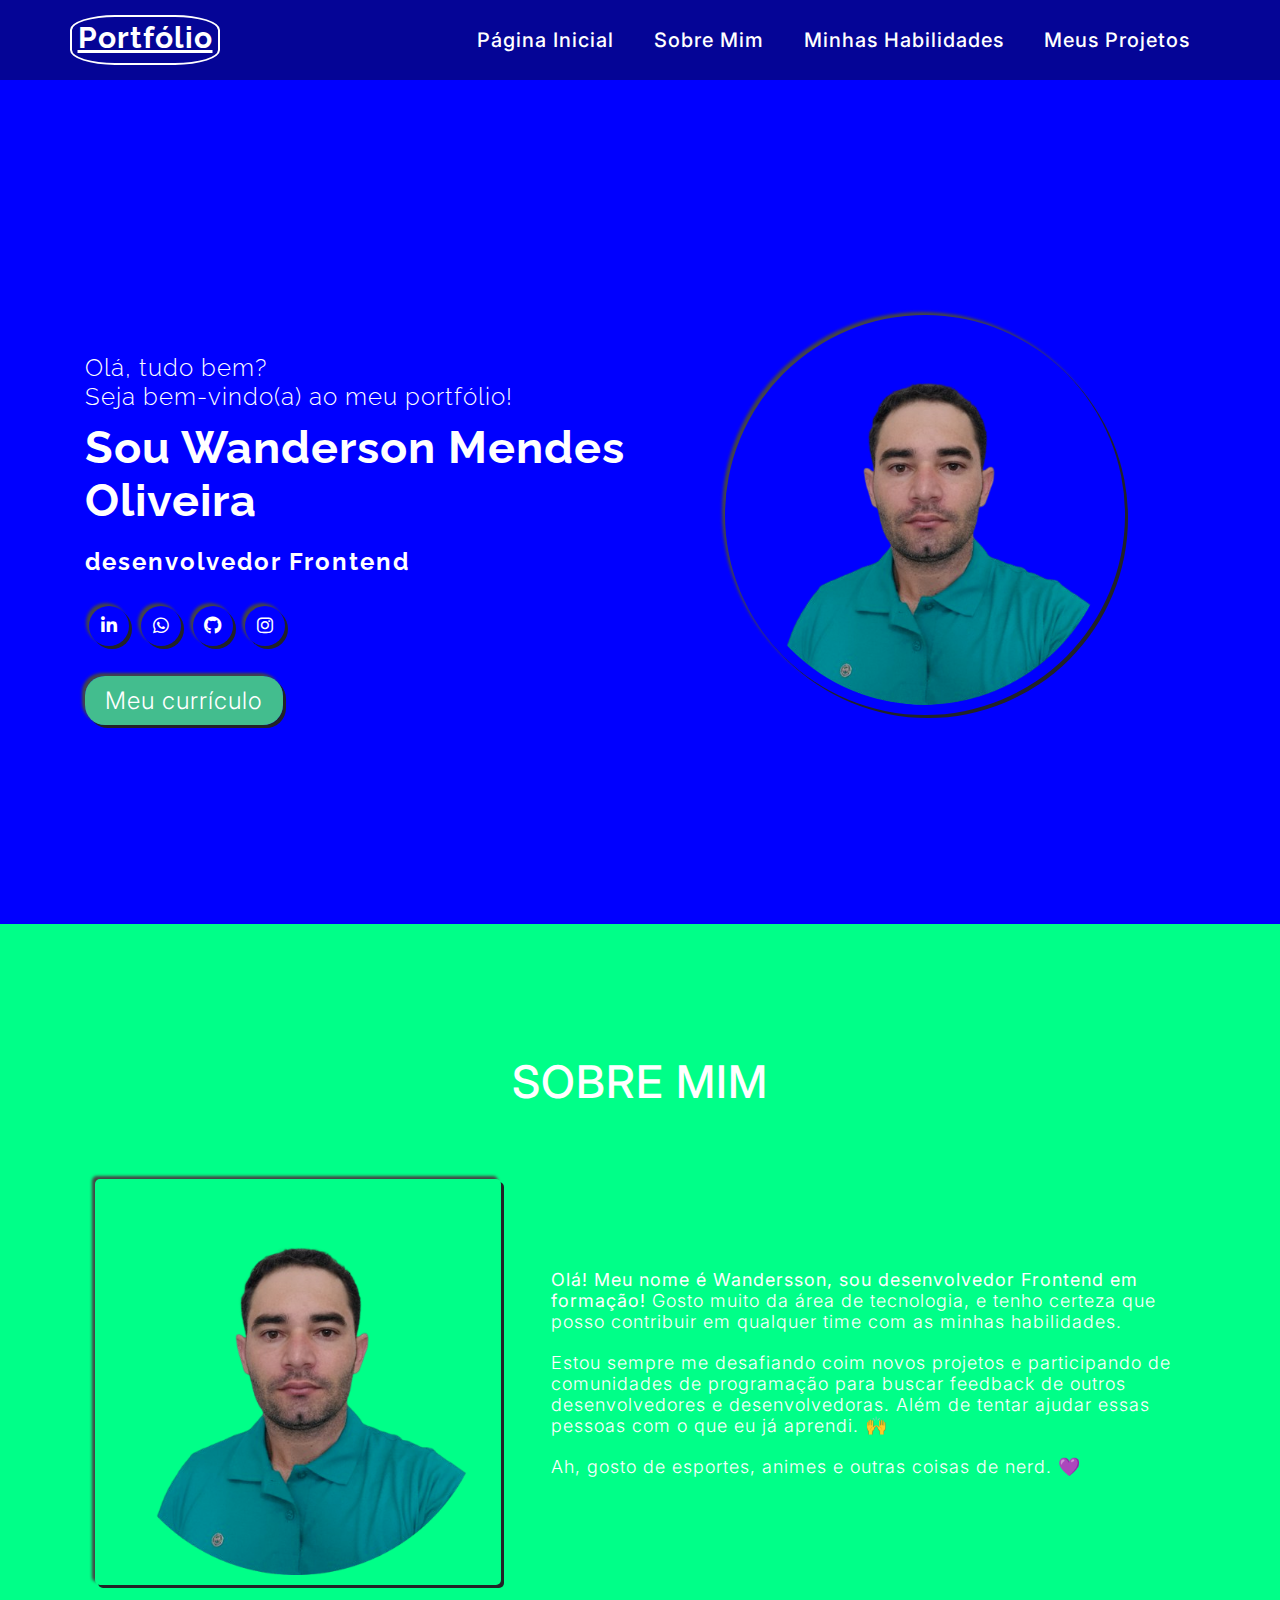
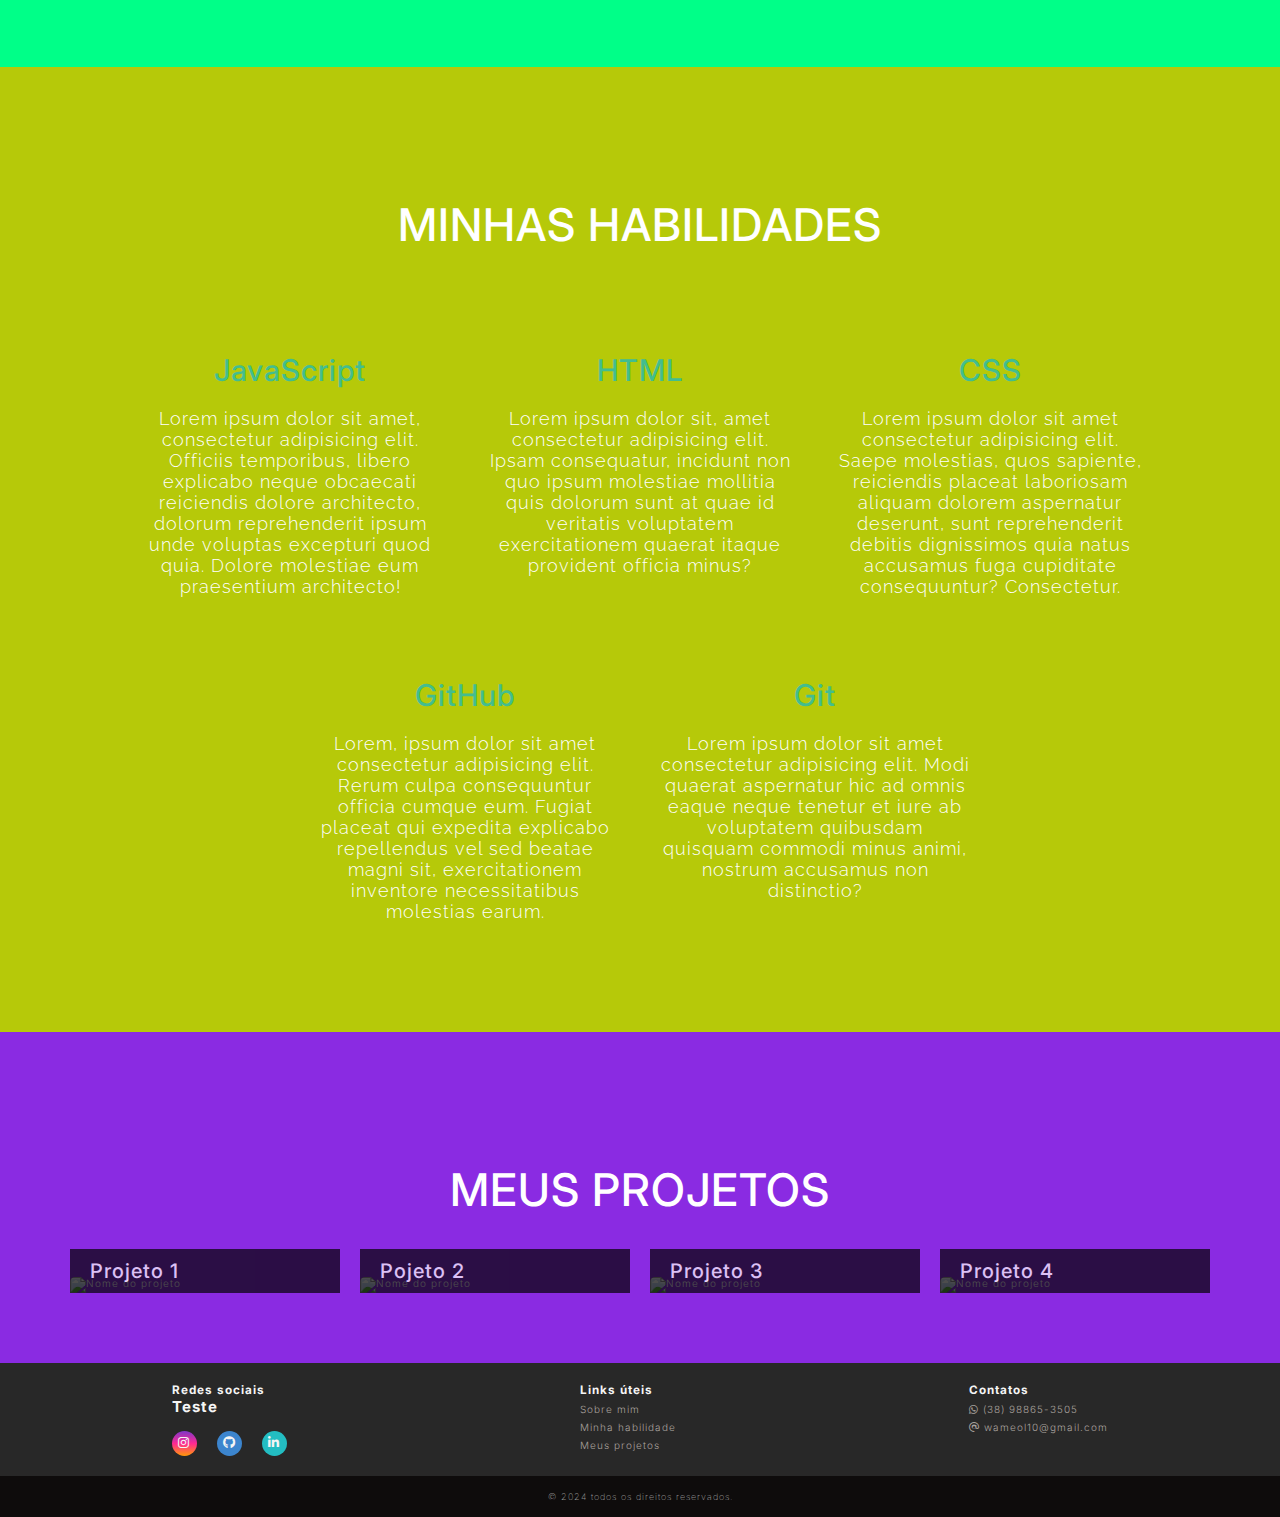
==== commit 40e98dbb: "Update index.html" ====
--- a/index.html
+++ b/index.html
@@ -45,7 +45,7 @@
             </div>
         </div>
     </header>
-    <h1>EM CONSTRUÇÃO, ainda vai definir um prazo</h1>
+    <h1>EM CONSTRUÇÃO, ainda sem prazo</h1>
     <section class="home">
         <div class="container">
             <div class="row full-screen alinhar-itens-no-centro">
@@ -88,7 +88,7 @@
                 </div>
                 <div class="informacoes-sobre-mim">
                     <p>
-                        <strong> Olá! Meu nome é Wanderson, sou desenvolvedor Frontend em formação!</strong>
+                        <strong> Olá! Meu nome é Wandersson, sou desenvolvedor Frontend em formação!</strong>
                         Gosto muito da área de tecnologia, e tenho certeza que posso contribuir em qualquer time com as minhas habilidades.
                     </p>
                     <p>
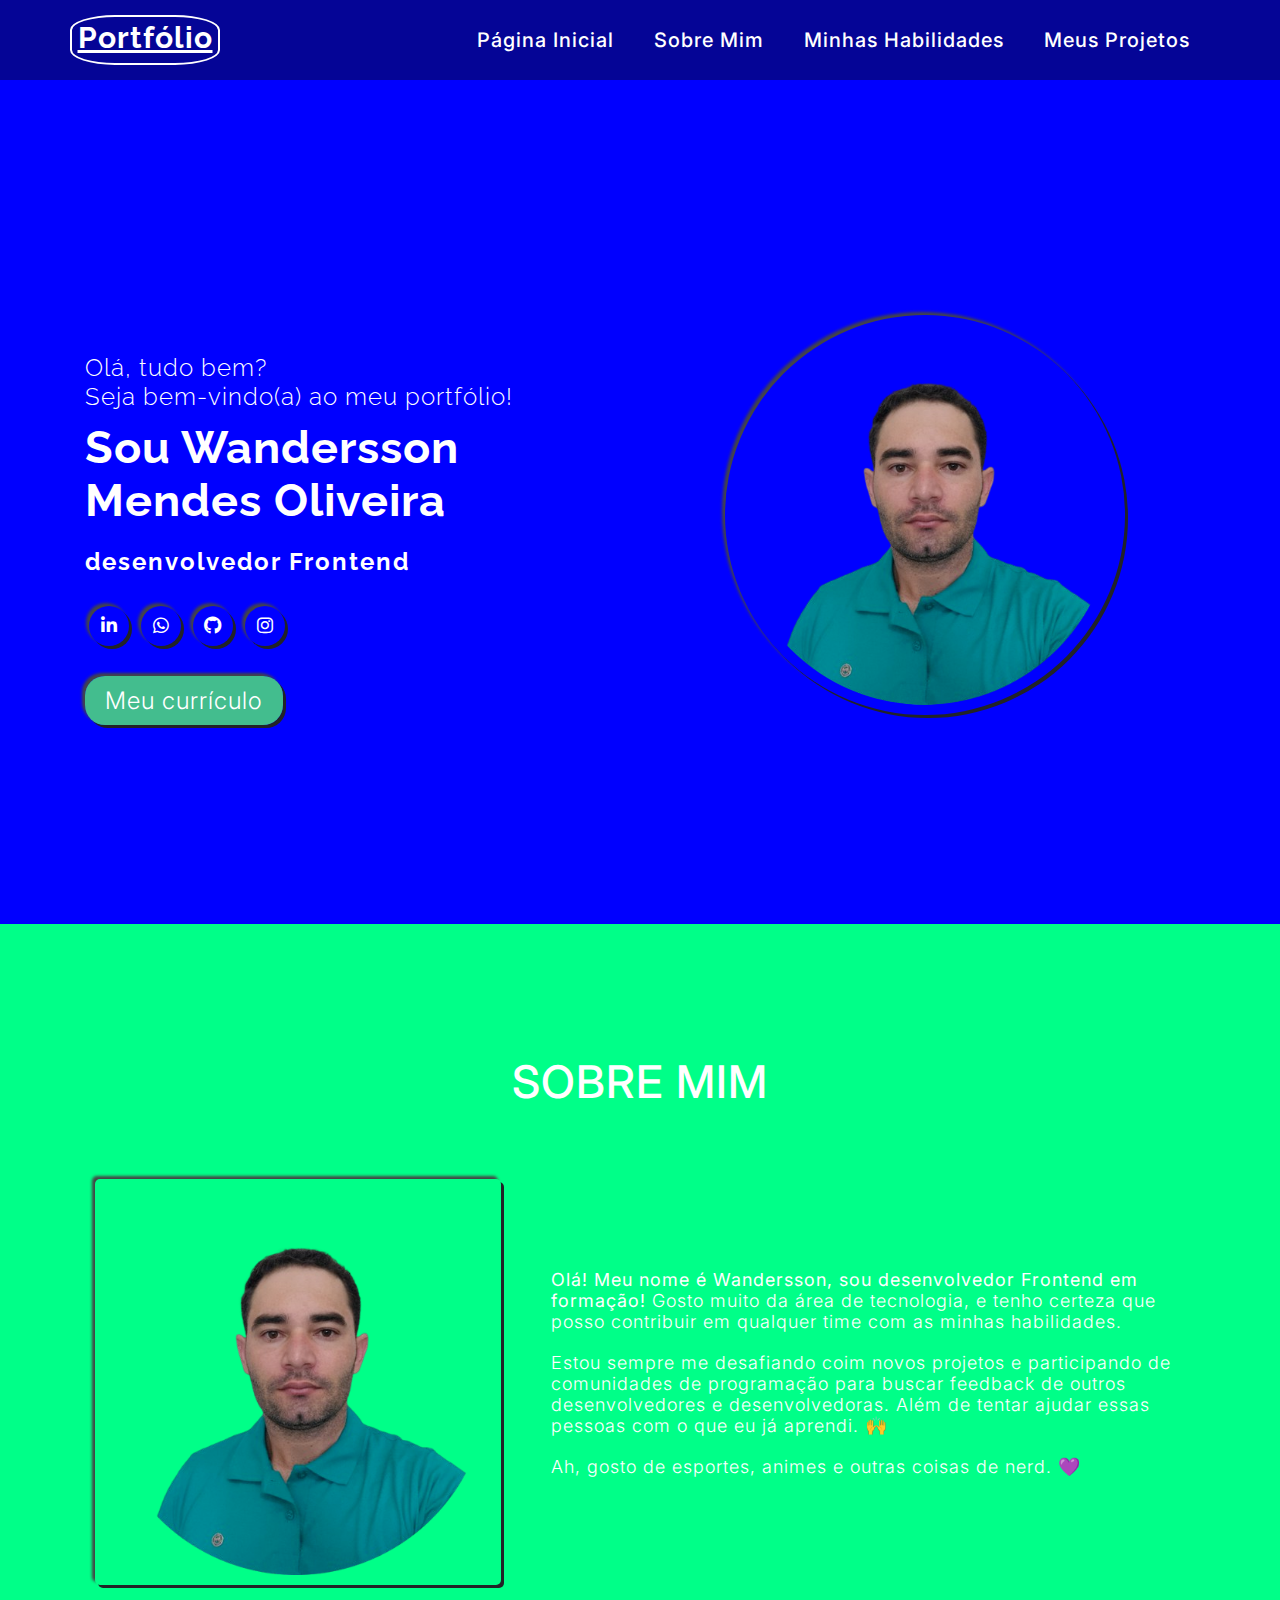
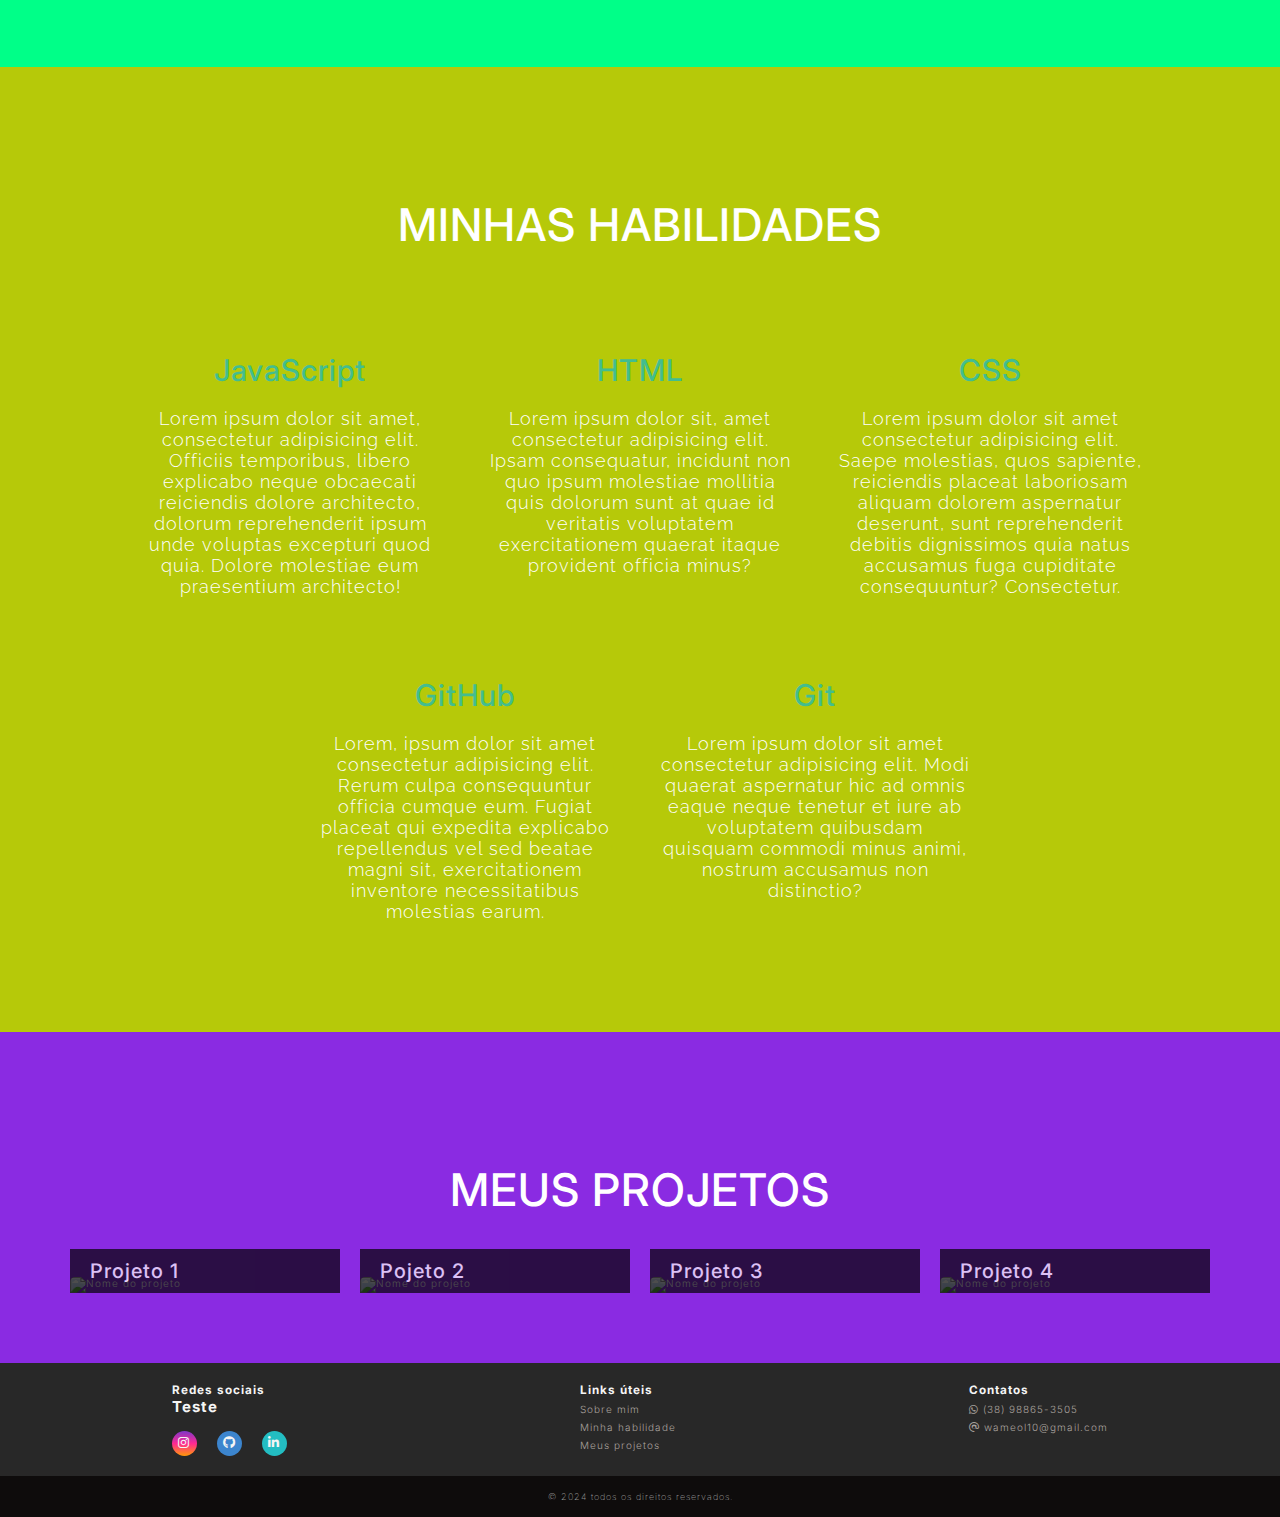
==== commit 48c83438: "Update index.html" ====
--- a/index.html
+++ b/index.html
@@ -3,7 +3,7 @@
 <head>
     <meta charset="UTF-8">
     <meta name="viewport" content="width=device-width, initial-scale=1.0">
-    <title>Wanderson Mendes Oliveira</title>
+    <title>Wandersson Mendes Oliveira</title>
 
     <link rel="stylesheet" href="https://cdnjs.cloudflare.com/ajax/libs/font-awesome/5.15.4/css/all.min.css">
     <link rel="stylesheet" href="https://cdnjs.cloudflare.com/ajax/libs/font-awesome/6.5.2/css/all.min.css">
@@ -51,7 +51,7 @@
             <div class="row full-screen alinhar-itens-no-centro">
                 <div class="texto-home">
                     <p>Olá, tudo bem? <br> Seja bem-vindo(a) ao meu portfólio! </p>
-                    <h1>Sou Wanderson Mendes Oliveira</h1>
+                    <h1>Sou Wandersson Mendes Oliveira</h1>
                     <h2>desenvolvedor Frontend</h2>
                     <div class="redes-sociais">
                         <a href="https://www.linkedin.com/in/wandersonmob/" class="outer-shadow" target="_blank"> <i class="fab fa-linkedin-in"></i></a>
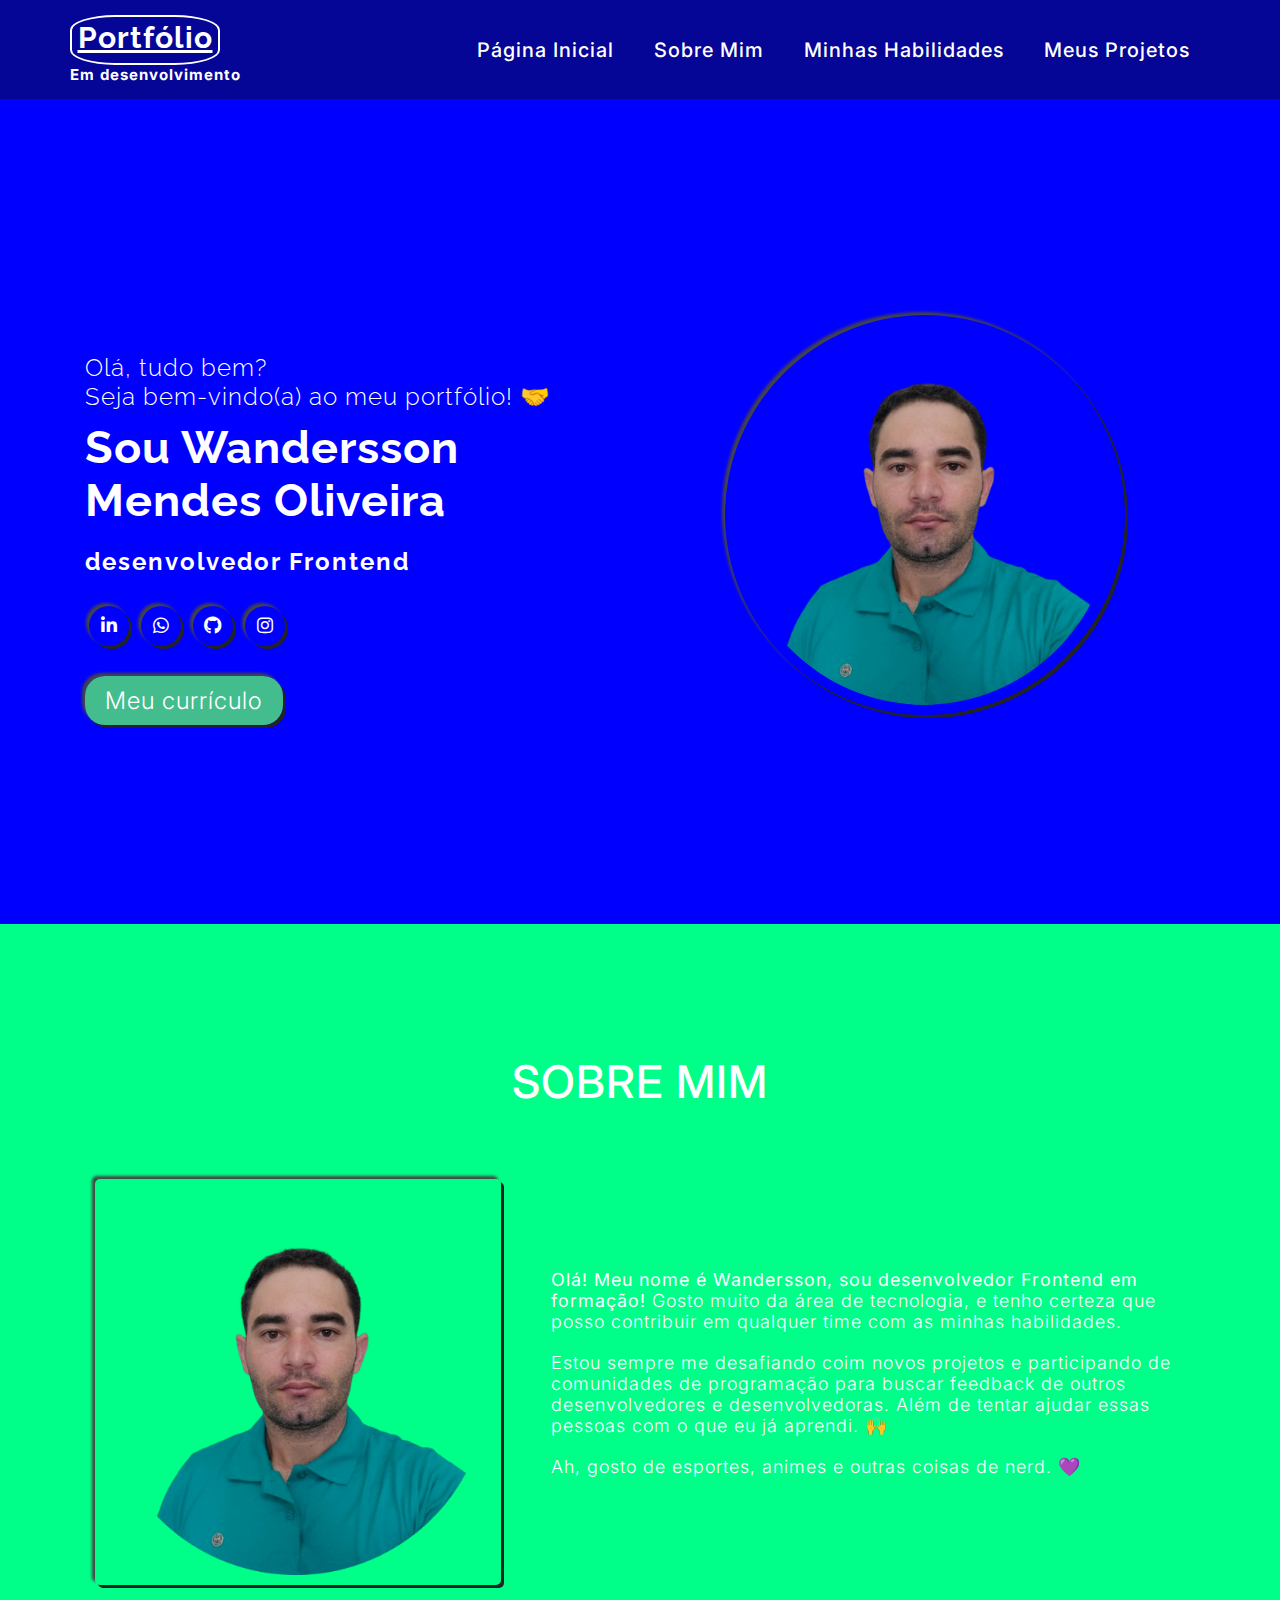
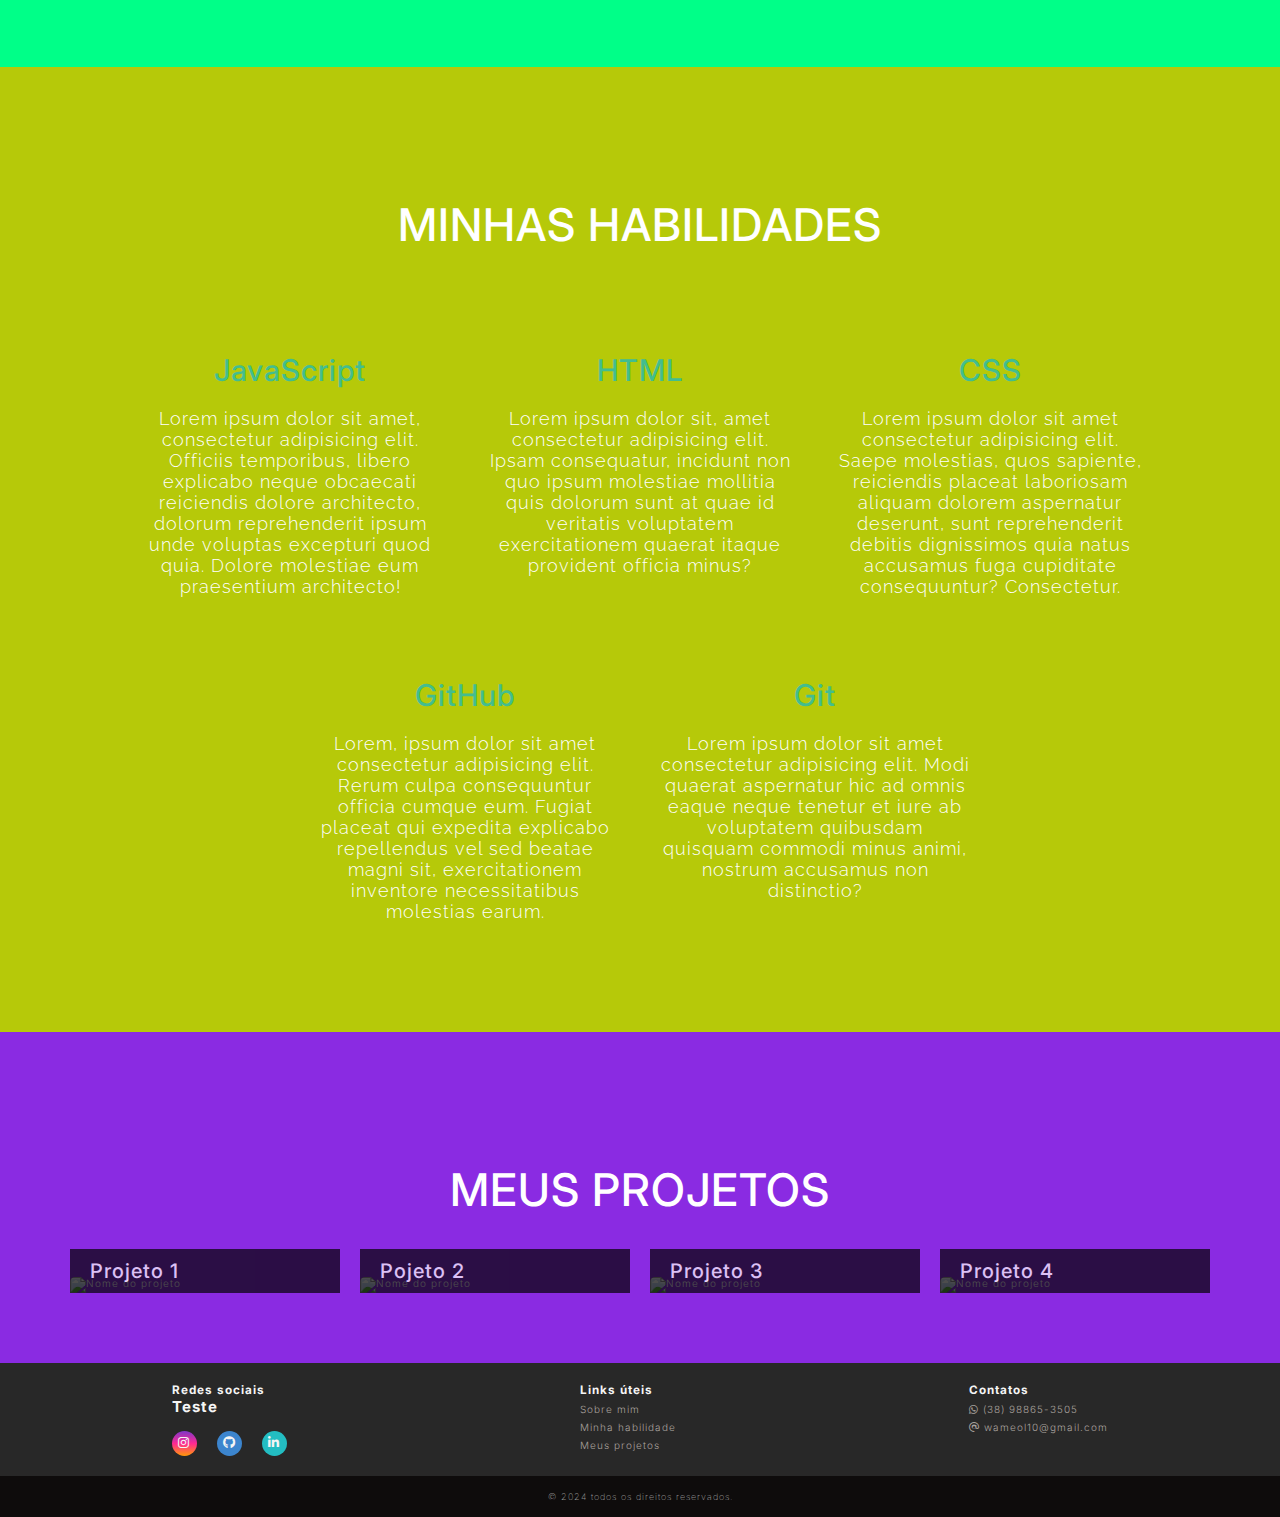
==== commit 4c752235: "Update index.html" ====
--- a/index.html
+++ b/index.html
@@ -27,6 +27,7 @@
             <div class="row justify-content-between alinhar-itens-no-centro">
                 <a href="index.html">
                     <h1 class="logo">Portfólio</h1>
+                    <h2>Em desenvolvimento</h2>
                 </a>
                 <nav>
                     <input id="menu-hamburguer" type="checkbox"/>
@@ -50,7 +51,7 @@
         <div class="container">
             <div class="row full-screen alinhar-itens-no-centro">
                 <div class="texto-home">
-                    <p>Olá, tudo bem? <br> Seja bem-vindo(a) ao meu portfólio! </p>
+                    <p>Olá, tudo bem? <br> Seja bem-vindo(a) ao meu portfólio! 🤝</p>
                     <h1>Sou Wandersson Mendes Oliveira</h1>
                     <h2>desenvolvedor Frontend</h2>
                     <div class="redes-sociais">
